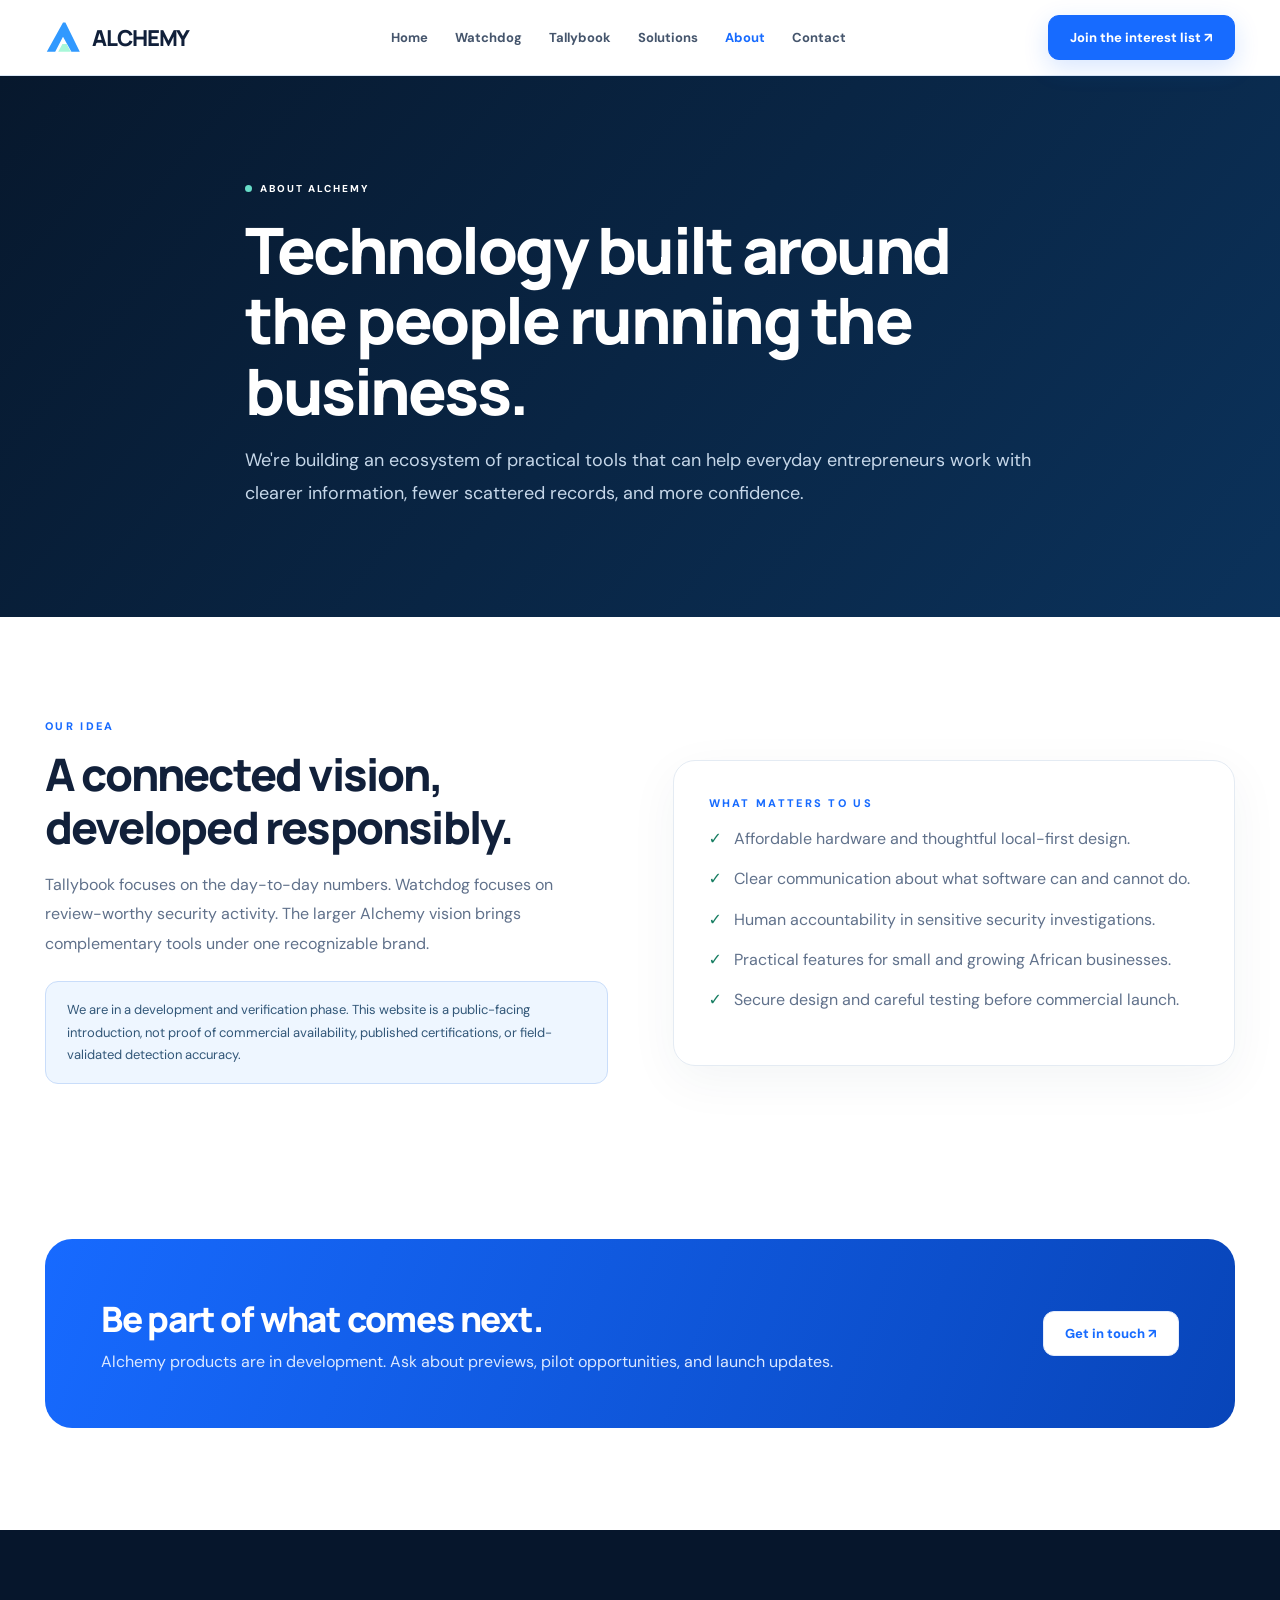
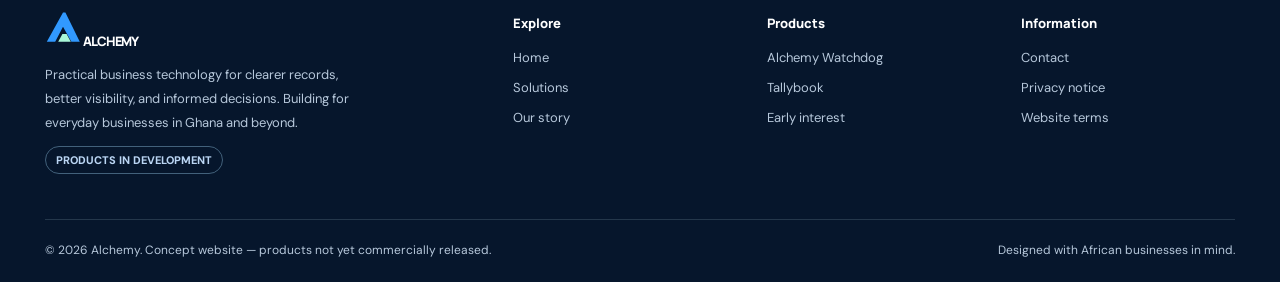
==== about.html @ 661603a3 "Alchemy Added" ====
<!doctype html><html lang="en"><head><meta charset="utf-8"><meta name="viewport" content="width=device-width,initial-scale=1"><meta name="theme-color" content="#07162b"><meta name="description" content="Learn about the Alchemy mission and its in-development Tallybook and Watchdog products."><title>About the Alchemy Ecosystem | Alchemy</title><link rel="icon" type="image/svg+xml" href="assets/favicon.svg"><link rel="stylesheet" href="assets/style.css"></head><body><a class="skip" href="#content">Skip to content</a><header class="header"><nav class="container nav" aria-label="Main navigation"><a href="index.html" class="brand"><img src="assets/logo.svg" alt=""/> ALCHEMY</a><div class="navlinks" id="navlinks"><a class="" href="index.html" >Home</a><a class="" href="watchdog.html" >Watchdog</a><a class="" href="tallybook.html" >Tallybook</a><a class="" href="solutions.html" >Solutions</a><a class="active" href="about.html" aria-current="page">About</a><a class="" href="contact.html" >Contact</a></div><div class="navcta"><a class="btn" href="contact.html">Join the interest list ↗</a><button class="menu-toggle" aria-label="Toggle navigation" aria-controls="navlinks" aria-expanded="false">☰</button></div></nav></header><main id="content"><section class="subhero"><div class="container inner"><span class="pill"><i></i> About Alchemy</span><h1>Technology built around the people running the business.</h1><p>We're building an ecosystem of practical tools that can help everyday entrepreneurs work with clearer information, fewer scattered records, and more confidence.</p></div></section><section class="section"><div class="container split"><div><p class="eyebrow">Our idea</p><h2 class="h2">A connected vision, developed responsibly.</h2><p class="lead">Tallybook focuses on the day-to-day numbers. Watchdog focuses on review-worthy security activity. The larger Alchemy vision brings complementary tools under one recognizable brand.</p><div class="note">We are in a development and verification phase. This website is a public-facing introduction, not proof of commercial availability, published certifications, or field-validated detection accuracy.</div></div><div class="form-card"><p class="eyebrow">What matters to us</p><ul class="bullet"><li>Affordable hardware and thoughtful local-first design.</li><li>Clear communication about what software can and cannot do.</li><li>Human accountability in sensitive security investigations.</li><li>Practical features for small and growing African businesses.</li><li>Secure design and careful testing before commercial launch.</li></ul></div></div></section><section class="section" style="padding-top:30px"><div class="container"><div class="cta-band"><div><h2>Be part of what comes next.</h2><p>Alchemy products are in development. Ask about previews, pilot opportunities, and launch updates.</p></div><a class="btn light" href="contact.html">Get in touch ↗</a></div></div></section></main><footer class="footer"><div class="container"><div class="footer-grid"><div><a href="index.html" class="brand"><img src="assets/logo.svg" alt=""/> ALCHEMY</a><p>Practical business technology for clearer records, better visibility, and informed decisions. Building for everyday businesses in Ghana and beyond.</p><span class="tag">PRODUCTS IN DEVELOPMENT</span></div><div><h4>Explore</h4><a href="index.html">Home</a><a href="solutions.html">Solutions</a><a href="about.html">Our story</a></div><div><h4>Products</h4><a href="watchdog.html">Alchemy Watchdog</a><a href="tallybook.html">Tallybook</a><a href="contact.html">Early interest</a></div><div><h4>Information</h4><a href="contact.html">Contact</a><a href="privacy.html">Privacy notice</a><a href="terms.html">Website terms</a></div></div><div class="footer-bottom"><span>© <span id="yr"></span> Alchemy. Concept website — products not yet commercially released.</span><span>Designed with African businesses in mind.</span></div></div></footer><script src="assets/app.js" defer></script><script>document.getElementById('yr').textContent=new Date().getFullYear()</script></body></html>
---- assets/style.css ----
@import url('https://fonts.googleapis.com/css2?family=DM+Sans:wght@400;500;600;700;800&family=Manrope:wght@400;500;600;700;800&display=swap');
:root{--ink:#11203a;--muted:#60718b;--blue:#176bff;--navy:#07162b;--green:#167d61;--border:#e4ebf3;--light:#f5f8fc;--radius:24px}*{box-sizing:border-box}html{scroll-behavior:smooth}body{margin:0;font-family:'DM Sans',system-ui,sans-serif;color:var(--ink);background:#fff}a{text-decoration:none;color:inherit}button,input,textarea,select{font:inherit}button{cursor:pointer}.container{width:min(1190px,calc(100% - 44px));margin:auto}.skip{position:absolute;transform:translateY(-150%);background:#fff;color:#000;z-index:40;padding:12px}.skip:focus{transform:none}.header{height:76px;position:sticky;top:0;z-index:30;background:rgba(255,255,255,.94);backdrop-filter:blur(18px);border-bottom:1px solid rgba(210,225,243,.8)}.nav{display:flex;align-items:center;justify-content:space-between;height:100%;gap:24px}.brand{display:flex;align-items:center;gap:11px;font:800 22px Manrope,sans-serif;letter-spacing:-1.1px}.brand img{width:36px;height:36px}.navlinks{display:flex;align-items:center;gap:27px;font-size:13px;font-weight:700;color:#45556c}.navlinks a:hover,.navlinks .active{color:var(--blue)}.navcta{display:flex;align-items:center;gap:12px}.btn{display:inline-flex;align-items:center;justify-content:center;gap:10px;border-radius:11px;padding:13px 21px;background:var(--blue);color:#fff;border:1px solid var(--blue);font-size:13px;font-weight:800;box-shadow:0 8px 24px rgba(23,107,255,.17);transition:transform .2s,box-shadow .2s}.btn:hover{transform:translateY(-2px);box-shadow:0 12px 26px rgba(23,107,255,.26)}.btn.secondary{background:transparent;color:inherit;border-color:rgba(255,255,255,.38);box-shadow:none}.btn.light{background:white;color:var(--blue);border-color:#e4ecfb;box-shadow:none}.btn.green{background:var(--green);border-color:var(--green)}.menu-toggle{display:none;background:transparent;border:none;font-size:25px;color:var(--ink)}.pill{display:inline-flex;gap:8px;align-items:center;font-weight:800;letter-spacing:2px;text-transform:uppercase;font-size:10px}.pill i{height:7px;width:7px;background:#67dcc7;border-radius:100%}.hero{background:radial-gradient(ellipse at 75% 36%,#143e69 0%,transparent 46%),linear-gradient(112deg,#061323,#081d39 65%,#092944);color:#fff;overflow:hidden}.hero>.container{min-height:610px;display:grid;grid-template-columns:1.02fr .98fr;align-items:center;gap:45px;padding-top:58px;padding-bottom:65px}.hero h1{font-family:Manrope,sans-serif;font-size:clamp(43px,5.2vw,70px);line-height:1.08;letter-spacing:-3.4px;margin:22px 0}.hero h1 em{font-style:normal;color:#57c5ff}.hero p{font-size:17px;color:#bdd1e8;line-height:1.85;max-width:590px}.hero-actions{display:flex;flex-wrap:wrap;gap:12px;margin:28px 0 31px}.hero-foot{display:flex;gap:24px;flex-wrap:wrap;color:#d6e5f2;font-size:12px;font-weight:700}.hero-foot span{display:inline-flex;gap:8px;align-items:center}.check{color:#78e2c6}.hero-visual{position:relative;padding:30px 6px}.monitor{border-radius:18px;background:#0d1b2e;box-shadow:0 45px 70px rgba(0,0,0,.36);border:1px solid #3d5c7c;padding:12px;transform:rotate(-1deg)}.monitor-head{display:flex;justify-content:space-between;align-items:center;color:#bbcedd;font-size:11px;padding:8px 12px 15px}.dots{display:flex;gap:5px}.dots i{height:6px;width:6px;border-radius:50%;background:#52738c}.feed-grid{display:grid;grid-template-columns:1fr 1fr;gap:8px}.feed{height:155px;border-radius:10px;position:relative;overflow:hidden;background:linear-gradient(155deg,rgba(6,21,33,.05),rgba(6,21,33,.32)),repeating-linear-gradient(90deg,#81938c 0 10px,#a3aca0 10px 14px,#344e55 14px 17px,#1d3d46 17px 20px);}.feed:nth-child(2){background:linear-gradient(145deg,#1d3c5e,#58737e 55%,#233347)}.feed:nth-child(3){background:linear-gradient(155deg,#294d57,#72918a 50%,#263d46)}.feed:nth-child(4){background:linear-gradient(140deg,#344c65,#7b8b8d 45%,#182a3e)}.feed:before{content:'';position:absolute;left:39%;top:19%;height:70%;width:23%;border:2px solid rgba(106,236,197,.95);border-radius:8px}.feed:after{content:'CAM 0' attr(data-num) '  •  LIVE';position:absolute;top:10px;left:10px;color:white;background:rgba(6,15,29,.6);padding:6px 9px;border-radius:6px;font-size:9px;font-weight:800;letter-spacing:1px}.feed .person{position:absolute;bottom:-4px;left:43%;width:16%;height:50%;border-radius:25px 25px 4px 4px;background:#172836;box-shadow:0 -42px 0 -12px #9c806d}.float-alert{position:absolute;right:-12px;top:-2px;background:#fff;border-radius:15px;padding:16px 18px;width:226px;box-shadow:0 22px 55px #0005;color:var(--ink);transform:rotate(3deg)}.float-alert b{display:block;font-size:12px;margin:0 0 5px}.float-alert small{font-size:11px;color:#748299}.alert-top{color:#d87b21;font-weight:800;font-size:9px;letter-spacing:1px}.mini-phone{position:absolute;bottom:5px;left:-23px;background:#f9fcff;color:var(--ink);width:165px;border:7px solid #142e46;border-radius:24px;box-shadow:0 30px 40px #0005;padding:14px;transform:rotate(6deg)}.mini-phone b{font-size:12px}.mini-phone p{color:#55718e;font-size:10px;line-height:1.5;margin:8px 0}.mini-phone .progress{background:#e8f2fe;height:7px;border-radius:10px;overflow:hidden}.mini-phone .progress:after{content:'';display:block;width:70%;height:100%;background:#318ff5}.section{padding:102px 0}.section.gray{background:#f5f8fc}.section.dark{background:#071b33;color:white}.eyebrow{font-size:11px;letter-spacing:2.3px;text-transform:uppercase;font-weight:800;color:var(--blue);margin:0 0 15px}.section.dark .eyebrow{color:#72c5ff}.h2{font:800 clamp(30px,3.5vw,47px)/1.18 Manrope,sans-serif;letter-spacing:-1.8px;margin:0 0 16px}.lead{font-size:16px;line-height:1.85;color:var(--muted);max-width:660px;margin:0}.section.dark .lead{color:#a7c1de}.sect-top{display:flex;align-items:end;justify-content:space-between;gap:25px;margin-bottom:40px}.product-grid{display:grid;grid-template-columns:1fr 1fr;gap:24px}.product{border:1px solid var(--border);border-radius:25px;overflow:hidden;background:white;box-shadow:0 10px 32px #1433600b;transition:transform .2s}.product:hover{transform:translateY(-4px)}.product .visual{height:280px;overflow:hidden;position:relative;padding:25px}.visual.watch{background:radial-gradient(circle at 75% 50%,#2368a5,#082542 67%)}.visual.tally{background:radial-gradient(circle at 84% 48%,#afe8db,#e8fbf7 54%,#f5fffd)}.visual .v-label{color:#bbdffe;font-size:11px;letter-spacing:2px;font-weight:800}.product .copy{padding:31px}.product .copy h3{font:800 29px Manrope;letter-spacing:-1.3px;margin:10px 0}.product .copy p{color:var(--muted);line-height:1.75;font-size:14px;min-height:72px}.product .copy a{color:var(--blue);font-weight:800;font-size:13px}.ui-window{position:absolute;top:51px;right:-25px;width:82%;height:215px;background:#102e50;border:7px solid #132f4a;border-radius:15px;box-shadow:0 20px 35px #0004;transform:rotate(-6deg);display:grid;grid-template-columns:1fr 1fr;gap:6px;padding:7px}.ui-window .tile{background:linear-gradient(155deg,#49687a,#182e46);border-radius:7px;position:relative}.ui-window .tile:after{content:'● LIVE';color:#bdebdc;font-size:8px;position:absolute;top:9px;left:9px}.ui-window .tile:nth-child(2){background:linear-gradient(155deg,#788e8b,#28445b)}.ui-window .tile:nth-child(3){background:linear-gradient(155deg,#2a4e59,#9bb6b1)}.ui-window .tile:nth-child(4){background:linear-gradient(155deg,#5b7291,#132f43)}.pos-window{position:absolute;top:35px;right:-33px;width:85%;height:245px;box-shadow:0 20px 45px #0b55412d;background:white;border:9px solid #13314a;border-radius:16px;transform:rotate(-5deg);padding:13px}.pos-head{font-size:12px;font-weight:800;color:#146952;display:flex;justify-content:space-between}.pos-row{display:grid;grid-template-columns:repeat(3,1fr);gap:9px;margin:18px 0}.pos-row div{background:#f2f7fb;padding:13px 9px;border-radius:9px;font-size:9px;color:#61738c}.pos-row strong{display:block;color:#142d43;font-size:17px;margin-top:5px}.bars{height:88px;display:flex;align-items:end;gap:8px;border-bottom:1px solid #dfe8ed}.bars i{flex:1;background:#4ea7fd;border-radius:4px 4px 0 0}.bars i:nth-child(even){background:#8adcc1}.status-chip{display:inline-flex;border-radius:50px;background:#e7f7f1;color:#138166;padding:7px 11px;font-size:10px;font-weight:800}.feature-grid{display:grid;grid-template-columns:repeat(3,1fr);gap:19px}.feature{border:1px solid var(--border);border-radius:20px;padding:28px;background:white;min-height:215px}.iconbox{height:48px;width:48px;display:grid;place-items:center;border-radius:13px;background:#eaf2ff;color:#196ff1;font-size:23px;margin-bottom:21px}.feature h3{font:800 17px Manrope;margin:0 0 11px}.feature p{font-size:13px;color:var(--muted);line-height:1.75;margin:0}.feature small{display:inline-block;margin-top:16px;font-size:10px;font-weight:800;color:#9b6e37;background:#fff4e5;padding:6px 9px;border-radius:50px}.steps{display:grid;grid-template-columns:repeat(3,1fr);gap:20px}.step{padding:26px;border:1px solid #23415e;border-radius:20px;background:#0c2542}.step>span{font:800 32px Manrope;color:#5aaafb}.step h3{font:800 19px Manrope;margin:16px 0 8px}.step p{color:#b2c6db;line-height:1.75;font-size:13px}.industry{display:flex;gap:10px;flex-wrap:wrap;margin-top:32px}.industry span{padding:12px 18px;border-radius:50px;border:1px solid var(--border);background:white;font-size:13px;font-weight:800}.concept-image{width:100%;border-radius:20px;border:1px solid #dce5ef;box-shadow:0 30px 60px #122b4619;display:block}.concept-caption{font-size:12px;color:var(--muted);margin-top:14px}.cta-band{background:linear-gradient(110deg,#176aff,#0845b9);padding:56px;border-radius:27px;color:white;display:flex;align-items:center;justify-content:space-between;gap:30px}.cta-band h2{font:800 35px Manrope;letter-spacing:-1.2px;margin:0 0 8px}.cta-band p{color:#dbe8ff;margin:0}.footer{background:#06162c;color:#b7c8db;padding:67px 0 24px}.footer-grid{display:grid;grid-template-columns:2fr repeat(3,1fr);gap:40px}.footer h4{color:white;font:800 13px Manrope}.footer p{line-height:1.85;font-size:13px;max-width:310px}.footer a{display:block;margin:13px 0;font-size:13px}.footer a:hover{color:#fff}.footer .brand{color:white}.footer-bottom{border-top:1px solid #24374b;margin-top:50px;padding-top:22px;font-size:12px;display:flex;justify-content:space-between;gap:15px}.subhero{background:linear-gradient(130deg,#07182d,#0b325b);color:white;padding:100px 0 90px}.subhero.greenish{background:linear-gradient(130deg,#092c2e,#0e695b)}.subhero .inner{max-width:790px}.subhero h1{font:800 clamp(40px,5vw,65px)/1.1 Manrope;letter-spacing:-2.5px;margin:18px 0}.subhero p{font-size:18px;color:#c6d7e9;line-height:1.8}.note{padding:17px 21px;border-radius:13px;background:#eef6ff;border:1px solid #c9ddfa;color:#325778;font-size:13px;line-height:1.7;margin:23px 0}.note.warn{background:#fff7e9;border-color:#f3e0bf;color:#7b5b2b}.split{display:grid;grid-template-columns:1fr 1fr;gap:65px;align-items:center}.bullet{padding-left:0;list-style:none}.bullet li{margin:14px 0;display:flex;gap:12px;line-height:1.65;color:var(--muted)}.bullet li:before{content:'✓';color:var(--green);font-weight:800}.faq{max-width:860px;margin:auto}.faq details{border-bottom:1px solid var(--border);padding:23px 0}.faq summary{cursor:pointer;font:800 16px Manrope;list-style:none;display:flex;justify-content:space-between;gap:20px}.faq summary:after{content:'+';color:var(--blue);font-size:24px}.faq details[open] summary:after{content:'−'}.faq p{color:var(--muted);line-height:1.8;margin-bottom:2px}.form-card{padding:35px;border:1px solid var(--border);border-radius:22px;box-shadow:0 14px 50px #0c34500d}.field{margin-bottom:18px}.field label{display:block;font-size:12px;font-weight:800;margin-bottom:8px}.field input,.field select,.field textarea{display:block;width:100%;padding:14px;border-radius:10px;border:1px solid #d5e1ec;background:#fbfdff;color:var(--ink)}.field input:focus,.field textarea:focus,.field select:focus{outline:2px solid #75aeff}.checkbox{display:flex;align-items:start;gap:10px;font-size:12px;color:var(--muted);line-height:1.6}.checkbox input{margin-top:4px}.form-result{color:#256e58;font-size:13px;line-height:1.7;min-height:22px}.callout{background:#eaf5ff;padding:27px;border-radius:20px;margin-top:35px}.callout h3{margin-top:0}.legal{max-width:830px}.legal h2{margin-top:32px}.legal p,.legal li{line-height:1.9;color:var(--muted)}.tag{font-size:11px;font-weight:800;color:#bbd6f4;border:1px solid #42617b;border-radius:50px;padding:6px 10px}.reveal{opacity:0;transform:translateY(17px);transition:opacity .6s,transform .6s}.reveal.visible{opacity:1;transform:none}@media(max-width:980px){.navlinks{gap:13px}.navlinks a{font-size:12px}.hero>.container{gap:15px}.hero h1{font-size:54px}.footer-grid{grid-template-columns:1.4fr 1fr 1fr}}@media(max-width:760px){.header{height:68px}.menu-toggle{display:block}.navlinks{display:none;position:absolute;left:0;right:0;top:68px;background:#fff;padding:22px;border-bottom:1px solid var(--border);box-shadow:0 20px 30px #0c29471a;flex-direction:column;align-items:stretch;gap:20px}.navlinks.open{display:flex}.navcta .btn{display:none}.hero>.container{grid-template-columns:1fr;padding-top:67px;padding-bottom:70px}.hero h1{font-size:clamp(42px,11vw,65px)}.hero-visual{margin:0 8px 0 20px}.monitor .feed{height:110px}.float-alert{right:-8px}.mini-phone{left:-18px}.section{padding:67px 0}.product-grid,.feature-grid,.steps,.split{grid-template-columns:1fr}.sect-top{display:block}.sect-top .btn{margin-top:25px}.footer-grid{grid-template-columns:1fr 1fr;gap:25px}.footer-grid>:first-child{grid-column:1/-1}.cta-band{padding:35px;display:block}.cta-band .btn{margin-top:20px}.subhero{padding:72px 0}.subhero h1{font-size:45px}.concept-image{margin-top:25px}}@media(max-width:440px){.container{width:min(100% - 30px,1190px)}.hero-visual{transform:scale(.9);transform-origin:top center;margin-bottom:-25px}.float-alert{width:188px}.hero-foot{gap:14px}.footer-grid{grid-template-columns:1fr 1fr}.product .visual{height:235px}.pos-window{width:95%}.cta-band h2{font-size:28px}}
@media(prefers-reduced-motion:reduce){html{scroll-behavior:auto}.reveal{opacity:1;transform:none;transition:none}.btn{transition:none}}
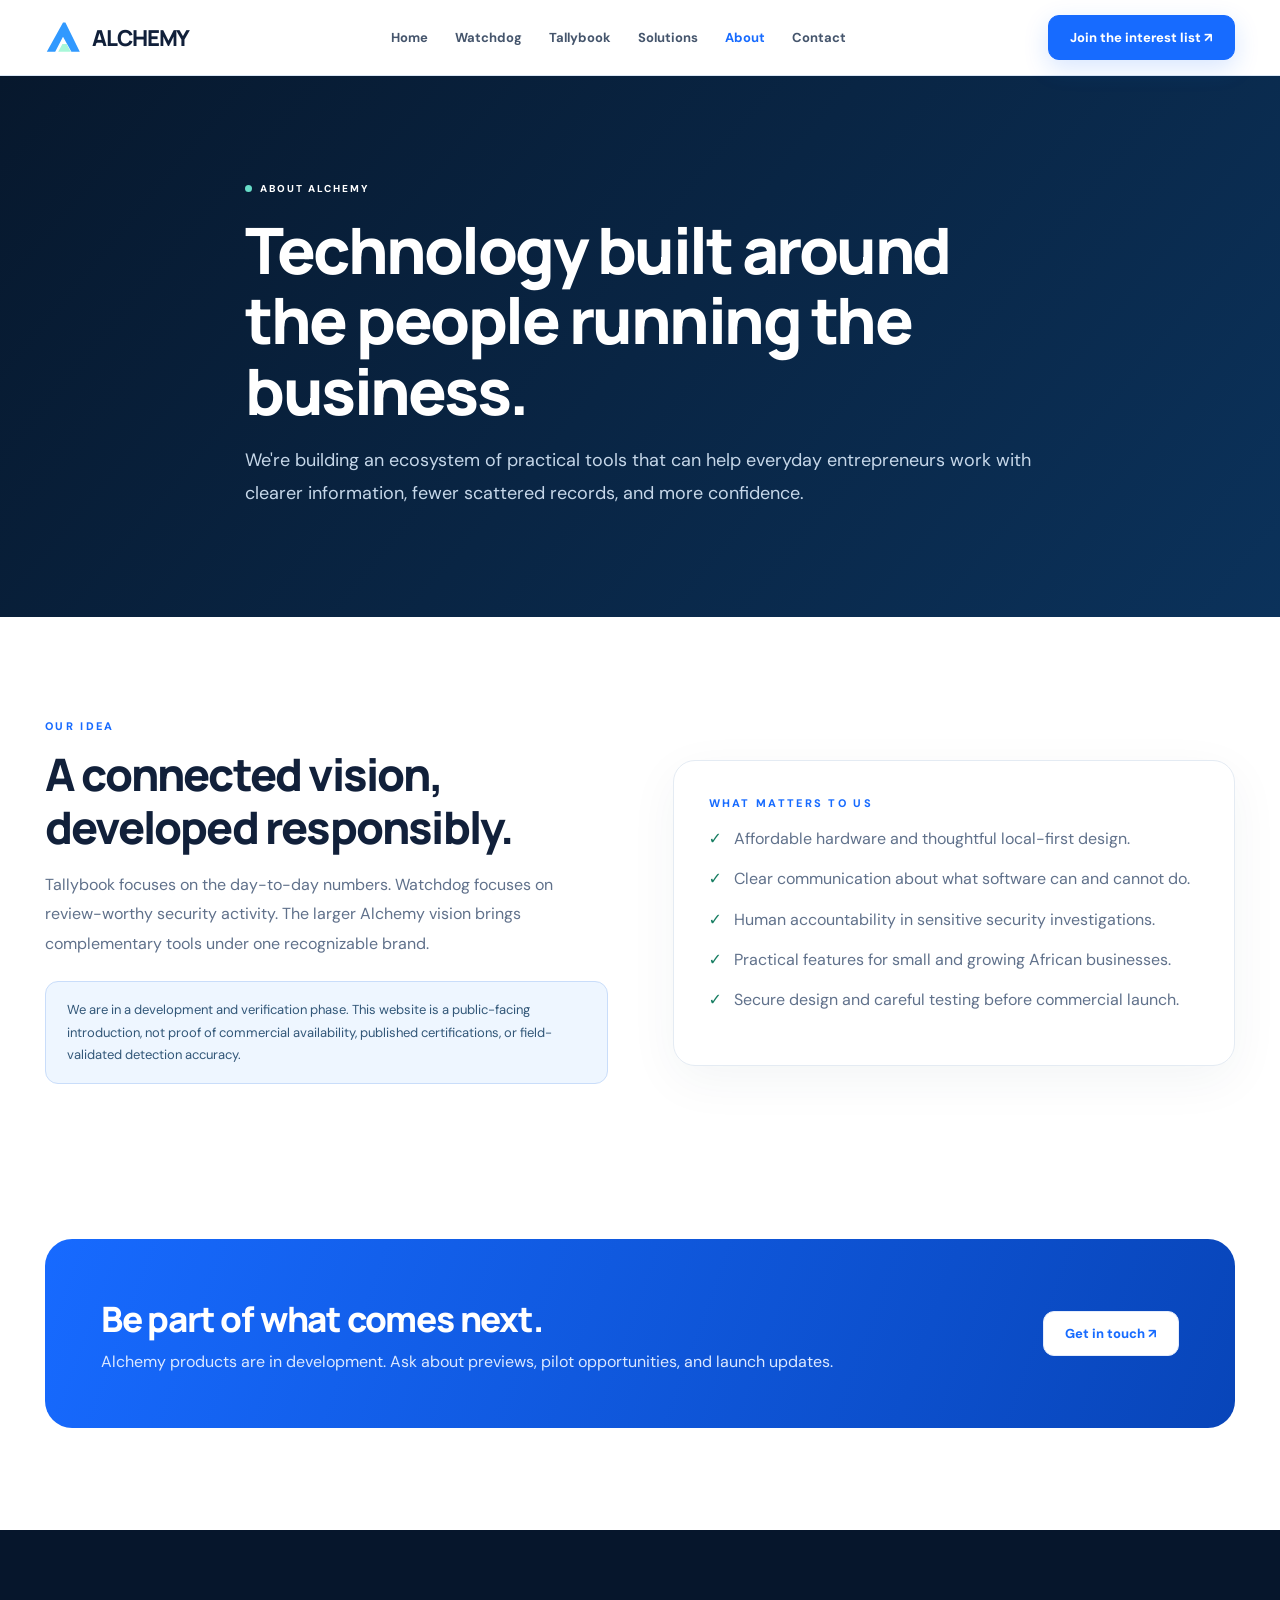
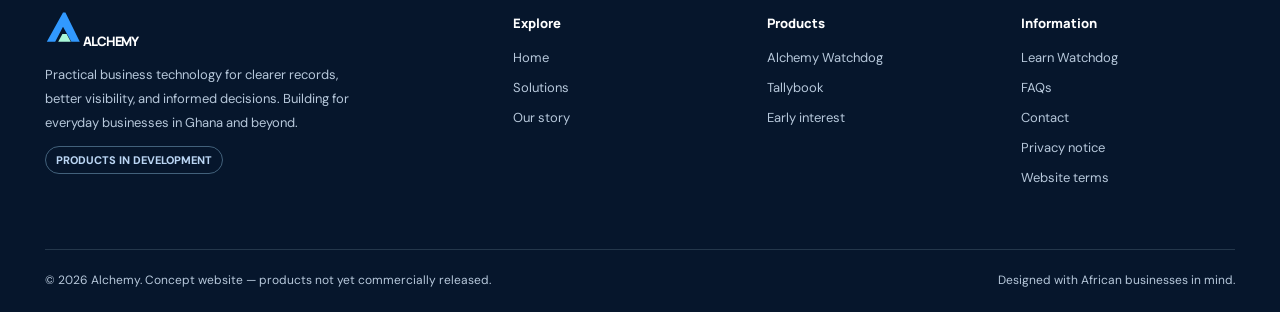
==== commit d426cd56: "Add Learn and FAQ to site navigation" ====
--- a/about.html
+++ b/about.html
@@ -1 +1 @@
-<!doctype html><html lang="en"><head><meta charset="utf-8"><meta name="viewport" content="width=device-width,initial-scale=1"><meta name="theme-color" content="#07162b"><meta name="description" content="Learn about the Alchemy mission and its in-development Tallybook and Watchdog products."><title>About the Alchemy Ecosystem | Alchemy</title><link rel="icon" type="image/svg+xml" href="assets/favicon.svg"><link rel="stylesheet" href="assets/style.css"></head><body><a class="skip" href="#content">Skip to content</a><header class="header"><nav class="container nav" aria-label="Main navigation"><a href="index.html" class="brand"><img src="assets/logo.svg" alt=""/> ALCHEMY</a><div class="navlinks" id="navlinks"><a class="" href="index.html" >Home</a><a class="" href="watchdog.html" >Watchdog</a><a class="" href="tallybook.html" >Tallybook</a><a class="" href="solutions.html" >Solutions</a><a class="active" href="about.html" aria-current="page">About</a><a class="" href="contact.html" >Contact</a></div><div class="navcta"><a class="btn" href="contact.html">Join the interest list ↗</a><button class="menu-toggle" aria-label="Toggle navigation" aria-controls="navlinks" aria-expanded="false">☰</button></div></nav></header><main id="content"><section class="subhero"><div class="container inner"><span class="pill"><i></i> About Alchemy</span><h1>Technology built around the people running the business.</h1><p>We're building an ecosystem of practical tools that can help everyday entrepreneurs work with clearer information, fewer scattered records, and more confidence.</p></div></section><section class="section"><div class="container split"><div><p class="eyebrow">Our idea</p><h2 class="h2">A connected vision, developed responsibly.</h2><p class="lead">Tallybook focuses on the day-to-day numbers. Watchdog focuses on review-worthy security activity. The larger Alchemy vision brings complementary tools under one recognizable brand.</p><div class="note">We are in a development and verification phase. This website is a public-facing introduction, not proof of commercial availability, published certifications, or field-validated detection accuracy.</div></div><div class="form-card"><p class="eyebrow">What matters to us</p><ul class="bullet"><li>Affordable hardware and thoughtful local-first design.</li><li>Clear communication about what software can and cannot do.</li><li>Human accountability in sensitive security investigations.</li><li>Practical features for small and growing African businesses.</li><li>Secure design and careful testing before commercial launch.</li></ul></div></div></section><section class="section" style="padding-top:30px"><div class="container"><div class="cta-band"><div><h2>Be part of what comes next.</h2><p>Alchemy products are in development. Ask about previews, pilot opportunities, and launch updates.</p></div><a class="btn light" href="contact.html">Get in touch ↗</a></div></div></section></main><footer class="footer"><div class="container"><div class="footer-grid"><div><a href="index.html" class="brand"><img src="assets/logo.svg" alt=""/> ALCHEMY</a><p>Practical business technology for clearer records, better visibility, and informed decisions. Building for everyday businesses in Ghana and beyond.</p><span class="tag">PRODUCTS IN DEVELOPMENT</span></div><div><h4>Explore</h4><a href="index.html">Home</a><a href="solutions.html">Solutions</a><a href="about.html">Our story</a></div><div><h4>Products</h4><a href="watchdog.html">Alchemy Watchdog</a><a href="tallybook.html">Tallybook</a><a href="contact.html">Early interest</a></div><div><h4>Information</h4><a href="contact.html">Contact</a><a href="privacy.html">Privacy notice</a><a href="terms.html">Website terms</a></div></div><div class="footer-bottom"><span>© <span id="yr"></span> Alchemy. Concept website — products not yet commercially released.</span><span>Designed with African businesses in mind.</span></div></div></footer><script src="assets/app.js" defer></script><script>document.getElementById('yr').textContent=new Date().getFullYear()</script></body></html>+<!doctype html><html lang="en"><head><meta charset="utf-8"><meta name="viewport" content="width=device-width,initial-scale=1"><meta name="theme-color" content="#07162b"><meta name="description" content="Learn about the Alchemy mission and its in-development Tallybook and Watchdog products."><title>About the Alchemy Ecosystem | Alchemy</title><link rel="icon" type="image/svg+xml" href="assets/favicon.svg"><link rel="stylesheet" href="assets/style.css"></head><body><a class="skip" href="#content">Skip to content</a><header class="header"><nav class="container nav" aria-label="Main navigation"><a href="index.html" class="brand"><img src="assets/logo.svg" alt=""/> ALCHEMY</a><div class="navlinks" id="navlinks"><a class="" href="index.html" >Home</a><a class="" href="watchdog.html" >Watchdog</a><a class="" href="tallybook.html" >Tallybook</a><a class="" href="solutions.html" >Solutions</a><a class="active" href="about.html" aria-current="page">About</a><a class="" href="contact.html" >Contact</a></div><div class="navcta"><a class="btn" href="contact.html">Join the interest list ↗</a><button class="menu-toggle" aria-label="Toggle navigation" aria-controls="navlinks" aria-expanded="false">☰</button></div></nav></header><main id="content"><section class="subhero"><div class="container inner"><span class="pill"><i></i> About Alchemy</span><h1>Technology built around the people running the business.</h1><p>We're building an ecosystem of practical tools that can help everyday entrepreneurs work with clearer information, fewer scattered records, and more confidence.</p></div></section><section class="section"><div class="container split"><div><p class="eyebrow">Our idea</p><h2 class="h2">A connected vision, developed responsibly.</h2><p class="lead">Tallybook focuses on the day-to-day numbers. Watchdog focuses on review-worthy security activity. The larger Alchemy vision brings complementary tools under one recognizable brand.</p><div class="note">We are in a development and verification phase. This website is a public-facing introduction, not proof of commercial availability, published certifications, or field-validated detection accuracy.</div></div><div class="form-card"><p class="eyebrow">What matters to us</p><ul class="bullet"><li>Affordable hardware and thoughtful local-first design.</li><li>Clear communication about what software can and cannot do.</li><li>Human accountability in sensitive security investigations.</li><li>Practical features for small and growing African businesses.</li><li>Secure design and careful testing before commercial launch.</li></ul></div></div></section><section class="section" style="padding-top:30px"><div class="container"><div class="cta-band"><div><h2>Be part of what comes next.</h2><p>Alchemy products are in development. Ask about previews, pilot opportunities, and launch updates.</p></div><a class="btn light" href="contact.html">Get in touch ↗</a></div></div></section></main><footer class="footer"><div class="container"><div class="footer-grid"><div><a href="index.html" class="brand"><img src="assets/logo.svg" alt=""/> ALCHEMY</a><p>Practical business technology for clearer records, better visibility, and informed decisions. Building for everyday businesses in Ghana and beyond.</p><span class="tag">PRODUCTS IN DEVELOPMENT</span></div><div><h4>Explore</h4><a href="index.html">Home</a><a href="solutions.html">Solutions</a><a href="about.html">Our story</a></div><div><h4>Products</h4><a href="watchdog.html">Alchemy Watchdog</a><a href="tallybook.html">Tallybook</a><a href="contact.html">Early interest</a></div><div><h4>Information</h4><a href="learn.html">Learn Watchdog</a><a href="faq.html">FAQs</a><a href="contact.html">Contact</a><a href="privacy.html">Privacy notice</a><a href="terms.html">Website terms</a></div></div><div class="footer-bottom"><span>© <span id="yr"></span> Alchemy. Concept website — products not yet commercially released.</span><span>Designed with African businesses in mind.</span></div></div></footer><script src="assets/app.js" defer></script><script>document.getElementById('yr').textContent=new Date().getFullYear()</script></body></html>
--- a/assets/style.css
+++ b/assets/style.css
@@ -1,3 +1,11 @@
 @import url('https://fonts.googleapis.com/css2?family=DM+Sans:wght@400;500;600;700;800&family=Manrope:wght@400;500;600;700;800&display=swap');
 :root{--ink:#11203a;--muted:#60718b;--blue:#176bff;--navy:#07162b;--green:#167d61;--border:#e4ebf3;--light:#f5f8fc;--radius:24px}*{box-sizing:border-box}html{scroll-behavior:smooth}body{margin:0;font-family:'DM Sans',system-ui,sans-serif;color:var(--ink);background:#fff}a{text-decoration:none;color:inherit}button,input,textarea,select{font:inherit}button{cursor:pointer}.container{width:min(1190px,calc(100% - 44px));margin:auto}.skip{position:absolute;transform:translateY(-150%);background:#fff;color:#000;z-index:40;padding:12px}.skip:focus{transform:none}.header{height:76px;position:sticky;top:0;z-index:30;background:rgba(255,255,255,.94);backdrop-filter:blur(18px);border-bottom:1px solid rgba(210,225,243,.8)}.nav{display:flex;align-items:center;justify-content:space-between;height:100%;gap:24px}.brand{display:flex;align-items:center;gap:11px;font:800 22px Manrope,sans-serif;letter-spacing:-1.1px}.brand img{width:36px;height:36px}.navlinks{display:flex;align-items:center;gap:27px;font-size:13px;font-weight:700;color:#45556c}.navlinks a:hover,.navlinks .active{color:var(--blue)}.navcta{display:flex;align-items:center;gap:12px}.btn{display:inline-flex;align-items:center;justify-content:center;gap:10px;border-radius:11px;padding:13px 21px;background:var(--blue);color:#fff;border:1px solid var(--blue);font-size:13px;font-weight:800;box-shadow:0 8px 24px rgba(23,107,255,.17);transition:transform .2s,box-shadow .2s}.btn:hover{transform:translateY(-2px);box-shadow:0 12px 26px rgba(23,107,255,.26)}.btn.secondary{background:transparent;color:inherit;border-color:rgba(255,255,255,.38);box-shadow:none}.btn.light{background:white;color:var(--blue);border-color:#e4ecfb;box-shadow:none}.btn.green{background:var(--green);border-color:var(--green)}.menu-toggle{display:none;background:transparent;border:none;font-size:25px;color:var(--ink)}.pill{display:inline-flex;gap:8px;align-items:center;font-weight:800;letter-spacing:2px;text-transform:uppercase;font-size:10px}.pill i{height:7px;width:7px;background:#67dcc7;border-radius:100%}.hero{background:radial-gradient(ellipse at 75% 36%,#143e69 0%,transparent 46%),linear-gradient(112deg,#061323,#081d39 65%,#092944);color:#fff;overflow:hidden}.hero>.container{min-height:610px;display:grid;grid-template-columns:1.02fr .98fr;align-items:center;gap:45px;padding-top:58px;padding-bottom:65px}.hero h1{font-family:Manrope,sans-serif;font-size:clamp(43px,5.2vw,70px);line-height:1.08;letter-spacing:-3.4px;margin:22px 0}.hero h1 em{font-style:normal;color:#57c5ff}.hero p{font-size:17px;color:#bdd1e8;line-height:1.85;max-width:590px}.hero-actions{display:flex;flex-wrap:wrap;gap:12px;margin:28px 0 31px}.hero-foot{display:flex;gap:24px;flex-wrap:wrap;color:#d6e5f2;font-size:12px;font-weight:700}.hero-foot span{display:inline-flex;gap:8px;align-items:center}.check{color:#78e2c6}.hero-visual{position:relative;padding:30px 6px}.monitor{border-radius:18px;background:#0d1b2e;box-shadow:0 45px 70px rgba(0,0,0,.36);border:1px solid #3d5c7c;padding:12px;transform:rotate(-1deg)}.monitor-head{display:flex;justify-content:space-between;align-items:center;color:#bbcedd;font-size:11px;padding:8px 12px 15px}.dots{display:flex;gap:5px}.dots i{height:6px;width:6px;border-radius:50%;background:#52738c}.feed-grid{display:grid;grid-template-columns:1fr 1fr;gap:8px}.feed{height:155px;border-radius:10px;position:relative;overflow:hidden;background:linear-gradient(155deg,rgba(6,21,33,.05),rgba(6,21,33,.32)),repeating-linear-gradient(90deg,#81938c 0 10px,#a3aca0 10px 14px,#344e55 14px 17px,#1d3d46 17px 20px);}.feed:nth-child(2){background:linear-gradient(145deg,#1d3c5e,#58737e 55%,#233347)}.feed:nth-child(3){background:linear-gradient(155deg,#294d57,#72918a 50%,#263d46)}.feed:nth-child(4){background:linear-gradient(140deg,#344c65,#7b8b8d 45%,#182a3e)}.feed:before{content:'';position:absolute;left:39%;top:19%;height:70%;width:23%;border:2px solid rgba(106,236,197,.95);border-radius:8px}.feed:after{content:'CAM 0' attr(data-num) '  •  LIVE';position:absolute;top:10px;left:10px;color:white;background:rgba(6,15,29,.6);padding:6px 9px;border-radius:6px;font-size:9px;font-weight:800;letter-spacing:1px}.feed .person{position:absolute;bottom:-4px;left:43%;width:16%;height:50%;border-radius:25px 25px 4px 4px;background:#172836;box-shadow:0 -42px 0 -12px #9c806d}.float-alert{position:absolute;right:-12px;top:-2px;background:#fff;border-radius:15px;padding:16px 18px;width:226px;box-shadow:0 22px 55px #0005;color:var(--ink);transform:rotate(3deg)}.float-alert b{display:block;font-size:12px;margin:0 0 5px}.float-alert small{font-size:11px;color:#748299}.alert-top{color:#d87b21;font-weight:800;font-size:9px;letter-spacing:1px}.mini-phone{position:absolute;bottom:5px;left:-23px;background:#f9fcff;color:var(--ink);width:165px;border:7px solid #142e46;border-radius:24px;box-shadow:0 30px 40px #0005;padding:14px;transform:rotate(6deg)}.mini-phone b{font-size:12px}.mini-phone p{color:#55718e;font-size:10px;line-height:1.5;margin:8px 0}.mini-phone .progress{background:#e8f2fe;height:7px;border-radius:10px;overflow:hidden}.mini-phone .progress:after{content:'';display:block;width:70%;height:100%;background:#318ff5}.section{padding:102px 0}.section.gray{background:#f5f8fc}.section.dark{background:#071b33;color:white}.eyebrow{font-size:11px;letter-spacing:2.3px;text-transform:uppercase;font-weight:800;color:var(--blue);margin:0 0 15px}.section.dark .eyebrow{color:#72c5ff}.h2{font:800 clamp(30px,3.5vw,47px)/1.18 Manrope,sans-serif;letter-spacing:-1.8px;margin:0 0 16px}.lead{font-size:16px;line-height:1.85;color:var(--muted);max-width:660px;margin:0}.section.dark .lead{color:#a7c1de}.sect-top{display:flex;align-items:end;justify-content:space-between;gap:25px;margin-bottom:40px}.product-grid{display:grid;grid-template-columns:1fr 1fr;gap:24px}.product{border:1px solid var(--border);border-radius:25px;overflow:hidden;background:white;box-shadow:0 10px 32px #1433600b;transition:transform .2s}.product:hover{transform:translateY(-4px)}.product .visual{height:280px;overflow:hidden;position:relative;padding:25px}.visual.watch{background:radial-gradient(circle at 75% 50%,#2368a5,#082542 67%)}.visual.tally{background:radial-gradient(circle at 84% 48%,#afe8db,#e8fbf7 54%,#f5fffd)}.visual .v-label{color:#bbdffe;font-size:11px;letter-spacing:2px;font-weight:800}.product .copy{padding:31px}.product .copy h3{font:800 29px Manrope;letter-spacing:-1.3px;margin:10px 0}.product .copy p{color:var(--muted);line-height:1.75;font-size:14px;min-height:72px}.product .copy a{color:var(--blue);font-weight:800;font-size:13px}.ui-window{position:absolute;top:51px;right:-25px;width:82%;height:215px;background:#102e50;border:7px solid #132f4a;border-radius:15px;box-shadow:0 20px 35px #0004;transform:rotate(-6deg);display:grid;grid-template-columns:1fr 1fr;gap:6px;padding:7px}.ui-window .tile{background:linear-gradient(155deg,#49687a,#182e46);border-radius:7px;position:relative}.ui-window .tile:after{content:'● LIVE';color:#bdebdc;font-size:8px;position:absolute;top:9px;left:9px}.ui-window .tile:nth-child(2){background:linear-gradient(155deg,#788e8b,#28445b)}.ui-window .tile:nth-child(3){background:linear-gradient(155deg,#2a4e59,#9bb6b1)}.ui-window .tile:nth-child(4){background:linear-gradient(155deg,#5b7291,#132f43)}.pos-window{position:absolute;top:35px;right:-33px;width:85%;height:245px;box-shadow:0 20px 45px #0b55412d;background:white;border:9px solid #13314a;border-radius:16px;transform:rotate(-5deg);padding:13px}.pos-head{font-size:12px;font-weight:800;color:#146952;display:flex;justify-content:space-between}.pos-row{display:grid;grid-template-columns:repeat(3,1fr);gap:9px;margin:18px 0}.pos-row div{background:#f2f7fb;padding:13px 9px;border-radius:9px;font-size:9px;color:#61738c}.pos-row strong{display:block;color:#142d43;font-size:17px;margin-top:5px}.bars{height:88px;display:flex;align-items:end;gap:8px;border-bottom:1px solid #dfe8ed}.bars i{flex:1;background:#4ea7fd;border-radius:4px 4px 0 0}.bars i:nth-child(even){background:#8adcc1}.status-chip{display:inline-flex;border-radius:50px;background:#e7f7f1;color:#138166;padding:7px 11px;font-size:10px;font-weight:800}.feature-grid{display:grid;grid-template-columns:repeat(3,1fr);gap:19px}.feature{border:1px solid var(--border);border-radius:20px;padding:28px;background:white;min-height:215px}.iconbox{height:48px;width:48px;display:grid;place-items:center;border-radius:13px;background:#eaf2ff;color:#196ff1;font-size:23px;margin-bottom:21px}.feature h3{font:800 17px Manrope;margin:0 0 11px}.feature p{font-size:13px;color:var(--muted);line-height:1.75;margin:0}.feature small{display:inline-block;margin-top:16px;font-size:10px;font-weight:800;color:#9b6e37;background:#fff4e5;padding:6px 9px;border-radius:50px}.steps{display:grid;grid-template-columns:repeat(3,1fr);gap:20px}.step{padding:26px;border:1px solid #23415e;border-radius:20px;background:#0c2542}.step>span{font:800 32px Manrope;color:#5aaafb}.step h3{font:800 19px Manrope;margin:16px 0 8px}.step p{color:#b2c6db;line-height:1.75;font-size:13px}.industry{display:flex;gap:10px;flex-wrap:wrap;margin-top:32px}.industry span{padding:12px 18px;border-radius:50px;border:1px solid var(--border);background:white;font-size:13px;font-weight:800}.concept-image{width:100%;border-radius:20px;border:1px solid #dce5ef;box-shadow:0 30px 60px #122b4619;display:block}.concept-caption{font-size:12px;color:var(--muted);margin-top:14px}.cta-band{background:linear-gradient(110deg,#176aff,#0845b9);padding:56px;border-radius:27px;color:white;display:flex;align-items:center;justify-content:space-between;gap:30px}.cta-band h2{font:800 35px Manrope;letter-spacing:-1.2px;margin:0 0 8px}.cta-band p{color:#dbe8ff;margin:0}.footer{background:#06162c;color:#b7c8db;padding:67px 0 24px}.footer-grid{display:grid;grid-template-columns:2fr repeat(3,1fr);gap:40px}.footer h4{color:white;font:800 13px Manrope}.footer p{line-height:1.85;font-size:13px;max-width:310px}.footer a{display:block;margin:13px 0;font-size:13px}.footer a:hover{color:#fff}.footer .brand{color:white}.footer-bottom{border-top:1px solid #24374b;margin-top:50px;padding-top:22px;font-size:12px;display:flex;justify-content:space-between;gap:15px}.subhero{background:linear-gradient(130deg,#07182d,#0b325b);color:white;padding:100px 0 90px}.subhero.greenish{background:linear-gradient(130deg,#092c2e,#0e695b)}.subhero .inner{max-width:790px}.subhero h1{font:800 clamp(40px,5vw,65px)/1.1 Manrope;letter-spacing:-2.5px;margin:18px 0}.subhero p{font-size:18px;color:#c6d7e9;line-height:1.8}.note{padding:17px 21px;border-radius:13px;background:#eef6ff;border:1px solid #c9ddfa;color:#325778;font-size:13px;line-height:1.7;margin:23px 0}.note.warn{background:#fff7e9;border-color:#f3e0bf;color:#7b5b2b}.split{display:grid;grid-template-columns:1fr 1fr;gap:65px;align-items:center}.bullet{padding-left:0;list-style:none}.bullet li{margin:14px 0;display:flex;gap:12px;line-height:1.65;color:var(--muted)}.bullet li:before{content:'✓';color:var(--green);font-weight:800}.faq{max-width:860px;margin:auto}.faq details{border-bottom:1px solid var(--border);padding:23px 0}.faq summary{cursor:pointer;font:800 16px Manrope;list-style:none;display:flex;justify-content:space-between;gap:20px}.faq summary:after{content:'+';color:var(--blue);font-size:24px}.faq details[open] summary:after{content:'−'}.faq p{color:var(--muted);line-height:1.8;margin-bottom:2px}.form-card{padding:35px;border:1px solid var(--border);border-radius:22px;box-shadow:0 14px 50px #0c34500d}.field{margin-bottom:18px}.field label{display:block;font-size:12px;font-weight:800;margin-bottom:8px}.field input,.field select,.field textarea{display:block;width:100%;padding:14px;border-radius:10px;border:1px solid #d5e1ec;background:#fbfdff;color:var(--ink)}.field input:focus,.field textarea:focus,.field select:focus{outline:2px solid #75aeff}.checkbox{display:flex;align-items:start;gap:10px;font-size:12px;color:var(--muted);line-height:1.6}.checkbox input{margin-top:4px}.form-result{color:#256e58;font-size:13px;line-height:1.7;min-height:22px}.callout{background:#eaf5ff;padding:27px;border-radius:20px;margin-top:35px}.callout h3{margin-top:0}.legal{max-width:830px}.legal h2{margin-top:32px}.legal p,.legal li{line-height:1.9;color:var(--muted)}.tag{font-size:11px;font-weight:800;color:#bbd6f4;border:1px solid #42617b;border-radius:50px;padding:6px 10px}.reveal{opacity:0;transform:translateY(17px);transition:opacity .6s,transform .6s}.reveal.visible{opacity:1;transform:none}@media(max-width:980px){.navlinks{gap:13px}.navlinks a{font-size:12px}.hero>.container{gap:15px}.hero h1{font-size:54px}.footer-grid{grid-template-columns:1.4fr 1fr 1fr}}@media(max-width:760px){.header{height:68px}.menu-toggle{display:block}.navlinks{display:none;position:absolute;left:0;right:0;top:68px;background:#fff;padding:22px;border-bottom:1px solid var(--border);box-shadow:0 20px 30px #0c29471a;flex-direction:column;align-items:stretch;gap:20px}.navlinks.open{display:flex}.navcta .btn{display:none}.hero>.container{grid-template-columns:1fr;padding-top:67px;padding-bottom:70px}.hero h1{font-size:clamp(42px,11vw,65px)}.hero-visual{margin:0 8px 0 20px}.monitor .feed{height:110px}.float-alert{right:-8px}.mini-phone{left:-18px}.section{padding:67px 0}.product-grid,.feature-grid,.steps,.split{grid-template-columns:1fr}.sect-top{display:block}.sect-top .btn{margin-top:25px}.footer-grid{grid-template-columns:1fr 1fr;gap:25px}.footer-grid>:first-child{grid-column:1/-1}.cta-band{padding:35px;display:block}.cta-band .btn{margin-top:20px}.subhero{padding:72px 0}.subhero h1{font-size:45px}.concept-image{margin-top:25px}}@media(max-width:440px){.container{width:min(100% - 30px,1190px)}.hero-visual{transform:scale(.9);transform-origin:top center;margin-bottom:-25px}.float-alert{width:188px}.hero-foot{gap:14px}.footer-grid{grid-template-columns:1fr 1fr}.product .visual{height:235px}.pos-window{width:95%}.cta-band h2{font-size:28px}}
 @media(prefers-reduced-motion:reduce){html{scroll-behavior:auto}.reveal{opacity:1;transform:none;transition:none}.btn{transition:none}}
+
+
+/* Watchdog user learning & FAQ */
+.learning-layout{display:grid;grid-template-columns:minmax(230px,290px) minmax(0,1fr);gap:38px;align-items:start}.learn-aside{position:sticky;top:100px;background:var(--light);border:1px solid var(--border);border-radius:18px;padding:24px}.learn-aside h2{font:800 19px Manrope}.learn-aside progress{width:100%;height:15px;accent-color:var(--green)}.learn-aside p,.learn-aside li{font-size:13px;line-height:1.7;color:var(--muted)}.learn-aside li{margin:10px 0}.learn-aside a:hover,.callout a{color:var(--blue);text-decoration:underline}.course-reset{font:800 12px 'DM Sans',sans-serif;color:#205eaf;border:1px solid #bbd5ee;background:#fff;border-radius:9px;padding:10px 14px}.lesson-card{border:1px solid var(--border);border-radius:21px;padding:32px;margin-bottom:27px;scroll-margin-top:97px}.lesson-card h2{font:800 clamp(22px,2.4vw,29px) Manrope}.lesson-card p{line-height:1.85;color:var(--muted)}.lesson-card fieldset{padding:20px;border:1px solid #cbdced;border-radius:15px;background:var(--light);margin:24px 0 16px}.lesson-card legend{font-weight:800;padding:0 5px}.quiz-choice{display:block;background:#fff;border:1px solid var(--border);border-radius:10px;padding:12px;margin:9px 0;cursor:pointer;font-size:14px;line-height:1.65}.quiz-choice input{margin-right:8px}.quiz-choice:focus-within{outline:2px solid #7cb2ff}.quiz-result{font-weight:800;font-size:13px;min-height:20px}.faq-page{max-width:940px}.faq-search-label{display:block;font-weight:800;margin-bottom:11px}.faq-search{width:100%;padding:17px;border:1px solid #c4d6eb;background:#fafdff;border-radius:12px}.faq-category{margin:46px 0}.faq-category h2{font:800 25px Manrope}.faq-category .faq{max-width:none}.faq-category details[hidden],.faq-category[hidden],#faq-empty[hidden]{display:none}.faq-category summary{line-height:1.6}.learning-promo{display:flex;align-items:center;justify-content:space-between;gap:26px;background:#fff;border-radius:22px;border:1px solid var(--border);padding:32px}.learning-promo .h2{font-size:clamp(28px,3vw,39px)}.learning-promo-actions{display:flex;gap:12px;flex-wrap:wrap;flex-shrink:0}.learning-promo-actions .btn.secondary{color:var(--blue);background:#fff;border-color:#cedbed}
+:where(.course-reset,.quiz-choice,.navlinks a,.faq summary):focus-visible{outline:3px solid #81b6ff;outline-offset:3px}
+@media(max-width:1060px){.menu-toggle{display:block}.navlinks{display:none;position:absolute;top:76px;left:0;right:0;background:#fff;padding:22px;border-bottom:1px solid var(--border);box-shadow:0 20px 30px #0c29471a;flex-direction:column;align-items:stretch;gap:20px}.navlinks.open{display:flex}.navcta .btn{display:none}}
+@media(max-width:850px){.learning-layout{grid-template-columns:1fr}.learn-aside{position:static}.learning-promo{display:block}.learning-promo-actions{margin-top:22px}}
+@media(max-width:760px){.navlinks{top:68px}.lesson-card{padding:24px}}
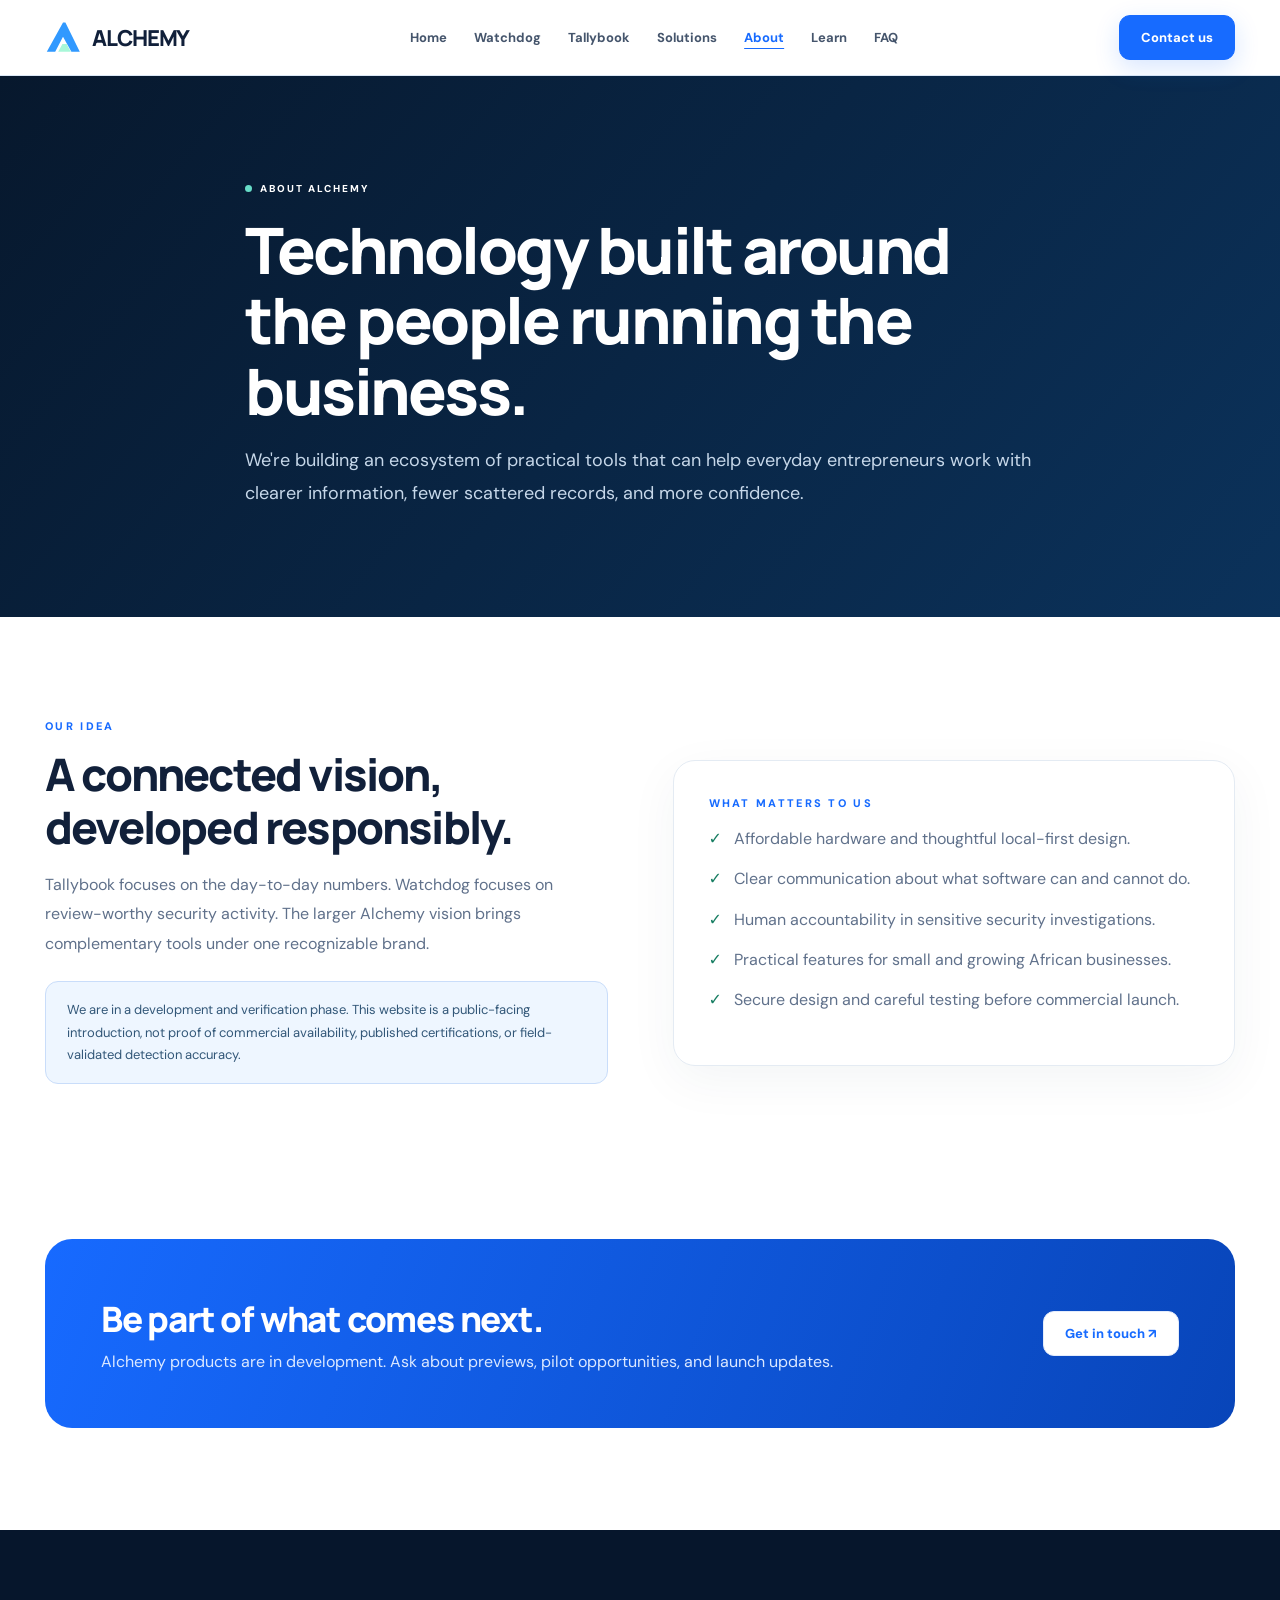
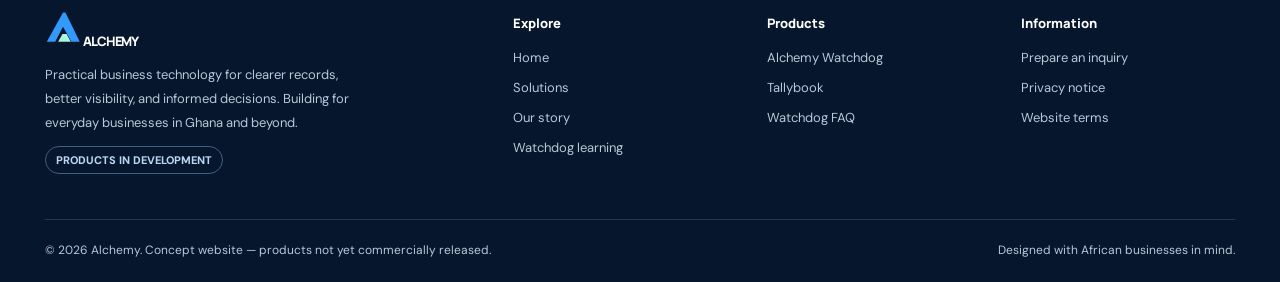
==== commit bffae1ca: "Harden Alchemy marketing site UX, truthful contact flow, accessibility and CI" ====
--- a/about.html
+++ b/about.html
@@ -1 +1 @@
-<!doctype html><html lang="en"><head><meta charset="utf-8"><meta name="viewport" content="width=device-width,initial-scale=1"><meta name="theme-color" content="#07162b"><meta name="description" content="Learn about the Alchemy mission and its in-development Tallybook and Watchdog products."><title>About the Alchemy Ecosystem | Alchemy</title><link rel="icon" type="image/svg+xml" href="assets/favicon.svg"><link rel="stylesheet" href="assets/style.css"></head><body><a class="skip" href="#content">Skip to content</a><header class="header"><nav class="container nav" aria-label="Main navigation"><a href="index.html" class="brand"><img src="assets/logo.svg" alt=""/> ALCHEMY</a><div class="navlinks" id="navlinks"><a class="" href="index.html" >Home</a><a class="" href="watchdog.html" >Watchdog</a><a class="" href="tallybook.html" >Tallybook</a><a class="" href="solutions.html" >Solutions</a><a class="active" href="about.html" aria-current="page">About</a><a class="" href="contact.html" >Contact</a></div><div class="navcta"><a class="btn" href="contact.html">Join the interest list ↗</a><button class="menu-toggle" aria-label="Toggle navigation" aria-controls="navlinks" aria-expanded="false">☰</button></div></nav></header><main id="content"><section class="subhero"><div class="container inner"><span class="pill"><i></i> About Alchemy</span><h1>Technology built around the people running the business.</h1><p>We're building an ecosystem of practical tools that can help everyday entrepreneurs work with clearer information, fewer scattered records, and more confidence.</p></div></section><section class="section"><div class="container split"><div><p class="eyebrow">Our idea</p><h2 class="h2">A connected vision, developed responsibly.</h2><p class="lead">Tallybook focuses on the day-to-day numbers. Watchdog focuses on review-worthy security activity. The larger Alchemy vision brings complementary tools under one recognizable brand.</p><div class="note">We are in a development and verification phase. This website is a public-facing introduction, not proof of commercial availability, published certifications, or field-validated detection accuracy.</div></div><div class="form-card"><p class="eyebrow">What matters to us</p><ul class="bullet"><li>Affordable hardware and thoughtful local-first design.</li><li>Clear communication about what software can and cannot do.</li><li>Human accountability in sensitive security investigations.</li><li>Practical features for small and growing African businesses.</li><li>Secure design and careful testing before commercial launch.</li></ul></div></div></section><section class="section" style="padding-top:30px"><div class="container"><div class="cta-band"><div><h2>Be part of what comes next.</h2><p>Alchemy products are in development. Ask about previews, pilot opportunities, and launch updates.</p></div><a class="btn light" href="contact.html">Get in touch ↗</a></div></div></section></main><footer class="footer"><div class="container"><div class="footer-grid"><div><a href="index.html" class="brand"><img src="assets/logo.svg" alt=""/> ALCHEMY</a><p>Practical business technology for clearer records, better visibility, and informed decisions. Building for everyday businesses in Ghana and beyond.</p><span class="tag">PRODUCTS IN DEVELOPMENT</span></div><div><h4>Explore</h4><a href="index.html">Home</a><a href="solutions.html">Solutions</a><a href="about.html">Our story</a></div><div><h4>Products</h4><a href="watchdog.html">Alchemy Watchdog</a><a href="tallybook.html">Tallybook</a><a href="contact.html">Early interest</a></div><div><h4>Information</h4><a href="learn.html">Learn Watchdog</a><a href="faq.html">FAQs</a><a href="contact.html">Contact</a><a href="privacy.html">Privacy notice</a><a href="terms.html">Website terms</a></div></div><div class="footer-bottom"><span>© <span id="yr"></span> Alchemy. Concept website — products not yet commercially released.</span><span>Designed with African businesses in mind.</span></div></div></footer><script src="assets/app.js" defer></script><script>document.getElementById('yr').textContent=new Date().getFullYear()</script></body></html>+<!doctype html><html lang="en"><head><meta charset="utf-8"><meta name="viewport" content="width=device-width,initial-scale=1"><meta name="theme-color" content="#07162b"><meta name="description" content="Learn about the Alchemy mission and its in-development Tallybook and Watchdog products."><title>About the Alchemy Ecosystem | Alchemy</title><link rel="icon" type="image/svg+xml" href="assets/favicon.svg"><link rel="stylesheet" href="assets/style.css"><meta property="og:type" content="website"><meta property="og:title" content="About the Alchemy Ecosystem | Alchemy"><meta property="og:description" content="Learn about the Alchemy mission and its in-development Tallybook and Watchdog products."><meta name="twitter:card" content="summary"><meta name="twitter:title" content="About the Alchemy Ecosystem | Alchemy"></head><body><a class="skip" href="#content">Skip to content</a><header class="header"><nav class="container nav" aria-label="Main navigation"><a href="index.html" class="brand"><img src="assets/logo.svg" alt="" width="36" height="36"> ALCHEMY</a><div class="navlinks" id="navlinks"><a href="index.html">Home</a><a href="watchdog.html">Watchdog</a><a href="tallybook.html">Tallybook</a><a href="solutions.html">Solutions</a><a href="about.html" aria-current="page" class="active">About</a><a href="learn.html">Learn</a><a href="faq.html">FAQ</a></div><div class="navcta"><a class="btn nav-contact" href="contact.html">Contact us</a><button type="button" class="menu-toggle" aria-label="Open navigation menu" aria-controls="navlinks" aria-expanded="false">☰</button></div></nav></header><main id="content"><section class="subhero"><div class="container inner"><span class="pill"><i></i> About Alchemy</span><h1>Technology built around the people running the business.</h1><p>We're building an ecosystem of practical tools that can help everyday entrepreneurs work with clearer information, fewer scattered records, and more confidence.</p></div></section><section class="section"><div class="container split"><div><p class="eyebrow">Our idea</p><h2 class="h2">A connected vision, developed responsibly.</h2><p class="lead">Tallybook focuses on the day-to-day numbers. Watchdog focuses on review-worthy security activity. The larger Alchemy vision brings complementary tools under one recognizable brand.</p><div class="note">We are in a development and verification phase. This website is a public-facing introduction, not proof of commercial availability, published certifications, or field-validated detection accuracy.</div></div><div class="form-card"><p class="eyebrow">What matters to us</p><ul class="bullet"><li>Affordable hardware and thoughtful local-first design.</li><li>Clear communication about what software can and cannot do.</li><li>Human accountability in sensitive security investigations.</li><li>Practical features for small and growing African businesses.</li><li>Secure design and careful testing before commercial launch.</li></ul></div></div></section><section class="section" style="padding-top:30px"><div class="container"><div class="cta-band"><div><h2>Be part of what comes next.</h2><p>Alchemy products are in development. Ask about previews, pilot opportunities, and launch updates.</p></div><a class="btn light" href="contact.html">Get in touch ↗</a></div></div></section></main><footer class="footer"><div class="container"><div class="footer-grid"><div><a href="index.html" class="brand"><img src="assets/logo.svg" alt="" width="36" height="36"> ALCHEMY</a><p>Practical business technology for clearer records, better visibility, and informed decisions. Building for everyday businesses in Ghana and beyond.</p><span class="tag">PRODUCTS IN DEVELOPMENT</span></div><div><h4>Explore</h4><a href="index.html">Home</a><a href="solutions.html">Solutions</a><a href="about.html">Our story</a><a href="learn.html">Watchdog learning</a></div><div><h4>Products</h4><a href="watchdog.html">Alchemy Watchdog</a><a href="tallybook.html">Tallybook</a><a href="faq.html">Watchdog FAQ</a></div><div><h4>Information</h4><a href="contact.html">Prepare an inquiry</a><a href="privacy.html">Privacy notice</a><a href="terms.html">Website terms</a></div></div><div class="footer-bottom"><span>© <span id="yr"></span> Alchemy. Concept website — products not yet commercially released.</span><span>Designed with African businesses in mind.</span></div></div></footer><script src="assets/app.js" defer></script></body></html>
--- a/assets/style.css
+++ b/assets/style.css
@@ -1,11 +1,1372 @@
 @import url('https://fonts.googleapis.com/css2?family=DM+Sans:wght@400;500;600;700;800&family=Manrope:wght@400;500;600;700;800&display=swap');
-:root{--ink:#11203a;--muted:#60718b;--blue:#176bff;--navy:#07162b;--green:#167d61;--border:#e4ebf3;--light:#f5f8fc;--radius:24px}*{box-sizing:border-box}html{scroll-behavior:smooth}body{margin:0;font-family:'DM Sans',system-ui,sans-serif;color:var(--ink);background:#fff}a{text-decoration:none;color:inherit}button,input,textarea,select{font:inherit}button{cursor:pointer}.container{width:min(1190px,calc(100% - 44px));margin:auto}.skip{position:absolute;transform:translateY(-150%);background:#fff;color:#000;z-index:40;padding:12px}.skip:focus{transform:none}.header{height:76px;position:sticky;top:0;z-index:30;background:rgba(255,255,255,.94);backdrop-filter:blur(18px);border-bottom:1px solid rgba(210,225,243,.8)}.nav{display:flex;align-items:center;justify-content:space-between;height:100%;gap:24px}.brand{display:flex;align-items:center;gap:11px;font:800 22px Manrope,sans-serif;letter-spacing:-1.1px}.brand img{width:36px;height:36px}.navlinks{display:flex;align-items:center;gap:27px;font-size:13px;font-weight:700;color:#45556c}.navlinks a:hover,.navlinks .active{color:var(--blue)}.navcta{display:flex;align-items:center;gap:12px}.btn{display:inline-flex;align-items:center;justify-content:center;gap:10px;border-radius:11px;padding:13px 21px;background:var(--blue);color:#fff;border:1px solid var(--blue);font-size:13px;font-weight:800;box-shadow:0 8px 24px rgba(23,107,255,.17);transition:transform .2s,box-shadow .2s}.btn:hover{transform:translateY(-2px);box-shadow:0 12px 26px rgba(23,107,255,.26)}.btn.secondary{background:transparent;color:inherit;border-color:rgba(255,255,255,.38);box-shadow:none}.btn.light{background:white;color:var(--blue);border-color:#e4ecfb;box-shadow:none}.btn.green{background:var(--green);border-color:var(--green)}.menu-toggle{display:none;background:transparent;border:none;font-size:25px;color:var(--ink)}.pill{display:inline-flex;gap:8px;align-items:center;font-weight:800;letter-spacing:2px;text-transform:uppercase;font-size:10px}.pill i{height:7px;width:7px;background:#67dcc7;border-radius:100%}.hero{background:radial-gradient(ellipse at 75% 36%,#143e69 0%,transparent 46%),linear-gradient(112deg,#061323,#081d39 65%,#092944);color:#fff;overflow:hidden}.hero>.container{min-height:610px;display:grid;grid-template-columns:1.02fr .98fr;align-items:center;gap:45px;padding-top:58px;padding-bottom:65px}.hero h1{font-family:Manrope,sans-serif;font-size:clamp(43px,5.2vw,70px);line-height:1.08;letter-spacing:-3.4px;margin:22px 0}.hero h1 em{font-style:normal;color:#57c5ff}.hero p{font-size:17px;color:#bdd1e8;line-height:1.85;max-width:590px}.hero-actions{display:flex;flex-wrap:wrap;gap:12px;margin:28px 0 31px}.hero-foot{display:flex;gap:24px;flex-wrap:wrap;color:#d6e5f2;font-size:12px;font-weight:700}.hero-foot span{display:inline-flex;gap:8px;align-items:center}.check{color:#78e2c6}.hero-visual{position:relative;padding:30px 6px}.monitor{border-radius:18px;background:#0d1b2e;box-shadow:0 45px 70px rgba(0,0,0,.36);border:1px solid #3d5c7c;padding:12px;transform:rotate(-1deg)}.monitor-head{display:flex;justify-content:space-between;align-items:center;color:#bbcedd;font-size:11px;padding:8px 12px 15px}.dots{display:flex;gap:5px}.dots i{height:6px;width:6px;border-radius:50%;background:#52738c}.feed-grid{display:grid;grid-template-columns:1fr 1fr;gap:8px}.feed{height:155px;border-radius:10px;position:relative;overflow:hidden;background:linear-gradient(155deg,rgba(6,21,33,.05),rgba(6,21,33,.32)),repeating-linear-gradient(90deg,#81938c 0 10px,#a3aca0 10px 14px,#344e55 14px 17px,#1d3d46 17px 20px);}.feed:nth-child(2){background:linear-gradient(145deg,#1d3c5e,#58737e 55%,#233347)}.feed:nth-child(3){background:linear-gradient(155deg,#294d57,#72918a 50%,#263d46)}.feed:nth-child(4){background:linear-gradient(140deg,#344c65,#7b8b8d 45%,#182a3e)}.feed:before{content:'';position:absolute;left:39%;top:19%;height:70%;width:23%;border:2px solid rgba(106,236,197,.95);border-radius:8px}.feed:after{content:'CAM 0' attr(data-num) '  •  LIVE';position:absolute;top:10px;left:10px;color:white;background:rgba(6,15,29,.6);padding:6px 9px;border-radius:6px;font-size:9px;font-weight:800;letter-spacing:1px}.feed .person{position:absolute;bottom:-4px;left:43%;width:16%;height:50%;border-radius:25px 25px 4px 4px;background:#172836;box-shadow:0 -42px 0 -12px #9c806d}.float-alert{position:absolute;right:-12px;top:-2px;background:#fff;border-radius:15px;padding:16px 18px;width:226px;box-shadow:0 22px 55px #0005;color:var(--ink);transform:rotate(3deg)}.float-alert b{display:block;font-size:12px;margin:0 0 5px}.float-alert small{font-size:11px;color:#748299}.alert-top{color:#d87b21;font-weight:800;font-size:9px;letter-spacing:1px}.mini-phone{position:absolute;bottom:5px;left:-23px;background:#f9fcff;color:var(--ink);width:165px;border:7px solid #142e46;border-radius:24px;box-shadow:0 30px 40px #0005;padding:14px;transform:rotate(6deg)}.mini-phone b{font-size:12px}.mini-phone p{color:#55718e;font-size:10px;line-height:1.5;margin:8px 0}.mini-phone .progress{background:#e8f2fe;height:7px;border-radius:10px;overflow:hidden}.mini-phone .progress:after{content:'';display:block;width:70%;height:100%;background:#318ff5}.section{padding:102px 0}.section.gray{background:#f5f8fc}.section.dark{background:#071b33;color:white}.eyebrow{font-size:11px;letter-spacing:2.3px;text-transform:uppercase;font-weight:800;color:var(--blue);margin:0 0 15px}.section.dark .eyebrow{color:#72c5ff}.h2{font:800 clamp(30px,3.5vw,47px)/1.18 Manrope,sans-serif;letter-spacing:-1.8px;margin:0 0 16px}.lead{font-size:16px;line-height:1.85;color:var(--muted);max-width:660px;margin:0}.section.dark .lead{color:#a7c1de}.sect-top{display:flex;align-items:end;justify-content:space-between;gap:25px;margin-bottom:40px}.product-grid{display:grid;grid-template-columns:1fr 1fr;gap:24px}.product{border:1px solid var(--border);border-radius:25px;overflow:hidden;background:white;box-shadow:0 10px 32px #1433600b;transition:transform .2s}.product:hover{transform:translateY(-4px)}.product .visual{height:280px;overflow:hidden;position:relative;padding:25px}.visual.watch{background:radial-gradient(circle at 75% 50%,#2368a5,#082542 67%)}.visual.tally{background:radial-gradient(circle at 84% 48%,#afe8db,#e8fbf7 54%,#f5fffd)}.visual .v-label{color:#bbdffe;font-size:11px;letter-spacing:2px;font-weight:800}.product .copy{padding:31px}.product .copy h3{font:800 29px Manrope;letter-spacing:-1.3px;margin:10px 0}.product .copy p{color:var(--muted);line-height:1.75;font-size:14px;min-height:72px}.product .copy a{color:var(--blue);font-weight:800;font-size:13px}.ui-window{position:absolute;top:51px;right:-25px;width:82%;height:215px;background:#102e50;border:7px solid #132f4a;border-radius:15px;box-shadow:0 20px 35px #0004;transform:rotate(-6deg);display:grid;grid-template-columns:1fr 1fr;gap:6px;padding:7px}.ui-window .tile{background:linear-gradient(155deg,#49687a,#182e46);border-radius:7px;position:relative}.ui-window .tile:after{content:'● LIVE';color:#bdebdc;font-size:8px;position:absolute;top:9px;left:9px}.ui-window .tile:nth-child(2){background:linear-gradient(155deg,#788e8b,#28445b)}.ui-window .tile:nth-child(3){background:linear-gradient(155deg,#2a4e59,#9bb6b1)}.ui-window .tile:nth-child(4){background:linear-gradient(155deg,#5b7291,#132f43)}.pos-window{position:absolute;top:35px;right:-33px;width:85%;height:245px;box-shadow:0 20px 45px #0b55412d;background:white;border:9px solid #13314a;border-radius:16px;transform:rotate(-5deg);padding:13px}.pos-head{font-size:12px;font-weight:800;color:#146952;display:flex;justify-content:space-between}.pos-row{display:grid;grid-template-columns:repeat(3,1fr);gap:9px;margin:18px 0}.pos-row div{background:#f2f7fb;padding:13px 9px;border-radius:9px;font-size:9px;color:#61738c}.pos-row strong{display:block;color:#142d43;font-size:17px;margin-top:5px}.bars{height:88px;display:flex;align-items:end;gap:8px;border-bottom:1px solid #dfe8ed}.bars i{flex:1;background:#4ea7fd;border-radius:4px 4px 0 0}.bars i:nth-child(even){background:#8adcc1}.status-chip{display:inline-flex;border-radius:50px;background:#e7f7f1;color:#138166;padding:7px 11px;font-size:10px;font-weight:800}.feature-grid{display:grid;grid-template-columns:repeat(3,1fr);gap:19px}.feature{border:1px solid var(--border);border-radius:20px;padding:28px;background:white;min-height:215px}.iconbox{height:48px;width:48px;display:grid;place-items:center;border-radius:13px;background:#eaf2ff;color:#196ff1;font-size:23px;margin-bottom:21px}.feature h3{font:800 17px Manrope;margin:0 0 11px}.feature p{font-size:13px;color:var(--muted);line-height:1.75;margin:0}.feature small{display:inline-block;margin-top:16px;font-size:10px;font-weight:800;color:#9b6e37;background:#fff4e5;padding:6px 9px;border-radius:50px}.steps{display:grid;grid-template-columns:repeat(3,1fr);gap:20px}.step{padding:26px;border:1px solid #23415e;border-radius:20px;background:#0c2542}.step>span{font:800 32px Manrope;color:#5aaafb}.step h3{font:800 19px Manrope;margin:16px 0 8px}.step p{color:#b2c6db;line-height:1.75;font-size:13px}.industry{display:flex;gap:10px;flex-wrap:wrap;margin-top:32px}.industry span{padding:12px 18px;border-radius:50px;border:1px solid var(--border);background:white;font-size:13px;font-weight:800}.concept-image{width:100%;border-radius:20px;border:1px solid #dce5ef;box-shadow:0 30px 60px #122b4619;display:block}.concept-caption{font-size:12px;color:var(--muted);margin-top:14px}.cta-band{background:linear-gradient(110deg,#176aff,#0845b9);padding:56px;border-radius:27px;color:white;display:flex;align-items:center;justify-content:space-between;gap:30px}.cta-band h2{font:800 35px Manrope;letter-spacing:-1.2px;margin:0 0 8px}.cta-band p{color:#dbe8ff;margin:0}.footer{background:#06162c;color:#b7c8db;padding:67px 0 24px}.footer-grid{display:grid;grid-template-columns:2fr repeat(3,1fr);gap:40px}.footer h4{color:white;font:800 13px Manrope}.footer p{line-height:1.85;font-size:13px;max-width:310px}.footer a{display:block;margin:13px 0;font-size:13px}.footer a:hover{color:#fff}.footer .brand{color:white}.footer-bottom{border-top:1px solid #24374b;margin-top:50px;padding-top:22px;font-size:12px;display:flex;justify-content:space-between;gap:15px}.subhero{background:linear-gradient(130deg,#07182d,#0b325b);color:white;padding:100px 0 90px}.subhero.greenish{background:linear-gradient(130deg,#092c2e,#0e695b)}.subhero .inner{max-width:790px}.subhero h1{font:800 clamp(40px,5vw,65px)/1.1 Manrope;letter-spacing:-2.5px;margin:18px 0}.subhero p{font-size:18px;color:#c6d7e9;line-height:1.8}.note{padding:17px 21px;border-radius:13px;background:#eef6ff;border:1px solid #c9ddfa;color:#325778;font-size:13px;line-height:1.7;margin:23px 0}.note.warn{background:#fff7e9;border-color:#f3e0bf;color:#7b5b2b}.split{display:grid;grid-template-columns:1fr 1fr;gap:65px;align-items:center}.bullet{padding-left:0;list-style:none}.bullet li{margin:14px 0;display:flex;gap:12px;line-height:1.65;color:var(--muted)}.bullet li:before{content:'✓';color:var(--green);font-weight:800}.faq{max-width:860px;margin:auto}.faq details{border-bottom:1px solid var(--border);padding:23px 0}.faq summary{cursor:pointer;font:800 16px Manrope;list-style:none;display:flex;justify-content:space-between;gap:20px}.faq summary:after{content:'+';color:var(--blue);font-size:24px}.faq details[open] summary:after{content:'−'}.faq p{color:var(--muted);line-height:1.8;margin-bottom:2px}.form-card{padding:35px;border:1px solid var(--border);border-radius:22px;box-shadow:0 14px 50px #0c34500d}.field{margin-bottom:18px}.field label{display:block;font-size:12px;font-weight:800;margin-bottom:8px}.field input,.field select,.field textarea{display:block;width:100%;padding:14px;border-radius:10px;border:1px solid #d5e1ec;background:#fbfdff;color:var(--ink)}.field input:focus,.field textarea:focus,.field select:focus{outline:2px solid #75aeff}.checkbox{display:flex;align-items:start;gap:10px;font-size:12px;color:var(--muted);line-height:1.6}.checkbox input{margin-top:4px}.form-result{color:#256e58;font-size:13px;line-height:1.7;min-height:22px}.callout{background:#eaf5ff;padding:27px;border-radius:20px;margin-top:35px}.callout h3{margin-top:0}.legal{max-width:830px}.legal h2{margin-top:32px}.legal p,.legal li{line-height:1.9;color:var(--muted)}.tag{font-size:11px;font-weight:800;color:#bbd6f4;border:1px solid #42617b;border-radius:50px;padding:6px 10px}.reveal{opacity:0;transform:translateY(17px);transition:opacity .6s,transform .6s}.reveal.visible{opacity:1;transform:none}@media(max-width:980px){.navlinks{gap:13px}.navlinks a{font-size:12px}.hero>.container{gap:15px}.hero h1{font-size:54px}.footer-grid{grid-template-columns:1.4fr 1fr 1fr}}@media(max-width:760px){.header{height:68px}.menu-toggle{display:block}.navlinks{display:none;position:absolute;left:0;right:0;top:68px;background:#fff;padding:22px;border-bottom:1px solid var(--border);box-shadow:0 20px 30px #0c29471a;flex-direction:column;align-items:stretch;gap:20px}.navlinks.open{display:flex}.navcta .btn{display:none}.hero>.container{grid-template-columns:1fr;padding-top:67px;padding-bottom:70px}.hero h1{font-size:clamp(42px,11vw,65px)}.hero-visual{margin:0 8px 0 20px}.monitor .feed{height:110px}.float-alert{right:-8px}.mini-phone{left:-18px}.section{padding:67px 0}.product-grid,.feature-grid,.steps,.split{grid-template-columns:1fr}.sect-top{display:block}.sect-top .btn{margin-top:25px}.footer-grid{grid-template-columns:1fr 1fr;gap:25px}.footer-grid>:first-child{grid-column:1/-1}.cta-band{padding:35px;display:block}.cta-band .btn{margin-top:20px}.subhero{padding:72px 0}.subhero h1{font-size:45px}.concept-image{margin-top:25px}}@media(max-width:440px){.container{width:min(100% - 30px,1190px)}.hero-visual{transform:scale(.9);transform-origin:top center;margin-bottom:-25px}.float-alert{width:188px}.hero-foot{gap:14px}.footer-grid{grid-template-columns:1fr 1fr}.product .visual{height:235px}.pos-window{width:95%}.cta-band h2{font-size:28px}}
-@media(prefers-reduced-motion:reduce){html{scroll-behavior:auto}.reveal{opacity:1;transform:none;transition:none}.btn{transition:none}}
-
+
+:root {
+  --ink:#11203a;
+  --muted:#60718b;
+  --blue:#176bff;
+  --navy:#07162b;
+  --green:#167d61;
+  --border:#e4ebf3;
+  --light:#f5f8fc;
+  --radius:24px
+}
+* {
+  box-sizing:border-box
+}
+html {
+  scroll-behavior:smooth
+}
+body {
+  margin:0;
+  font-family:'DM Sans',system-ui,sans-serif;
+  color:var(--ink);
+  background:#fff
+}
+a {
+  text-decoration:none;
+  color:inherit
+}
+button,input,textarea,select {
+  font:inherit
+}
+button {
+  cursor:pointer
+}
+.container {
+  width:min(1190px,calc(100% - 44px));
+  margin:auto
+}
+.skip {
+  position:absolute;
+  transform:translateY(-150%);
+  background:#fff;
+  color:#000;
+  z-index:40;
+  padding:12px
+}
+.skip:focus {
+  transform:none
+}
+.header {
+  height:76px;
+  position:sticky;
+  top:0;
+  z-index:30;
+  background:rgba(255,255,255,.94);
+  backdrop-filter:blur(18px);
+  border-bottom:1px solid rgba(210,225,243,.8)
+}
+.nav {
+  display:flex;
+  align-items:center;
+  justify-content:space-between;
+  height:100%;
+  gap:24px
+}
+.brand {
+  display:flex;
+  align-items:center;
+  gap:11px;
+  font:800 22px Manrope,sans-serif;
+  letter-spacing:-1.1px
+}
+.brand img {
+  width:36px;
+  height:36px
+}
+.navlinks {
+  display:flex;
+  align-items:center;
+  gap:27px;
+  font-size:13px;
+  font-weight:700;
+  color:#45556c
+}
+.navlinks a:hover,.navlinks .active {
+  color:var(--blue)
+}
+.navcta {
+  display:flex;
+  align-items:center;
+  gap:12px
+}
+.btn {
+  display:inline-flex;
+  align-items:center;
+  justify-content:center;
+  gap:10px;
+  border-radius:11px;
+  padding:13px 21px;
+  background:var(--blue);
+  color:#fff;
+  border:1px solid var(--blue);
+  font-size:13px;
+  font-weight:800;
+  box-shadow:0 8px 24px rgba(23,107,255,.17);
+  transition:transform .2s,box-shadow .2s
+}
+.btn:hover {
+  transform:translateY(-2px);
+  box-shadow:0 12px 26px rgba(23,107,255,.26)
+}
+.btn.secondary {
+  background:transparent;
+  color:inherit;
+  border-color:rgba(255,255,255,.38);
+  box-shadow:none
+}
+.btn.light {
+  background:white;
+  color:var(--blue);
+  border-color:#e4ecfb;
+  box-shadow:none
+}
+.btn.green {
+  background:var(--green);
+  border-color:var(--green)
+}
+.menu-toggle {
+  display:none;
+  background:transparent;
+  border:none;
+  font-size:25px;
+  color:var(--ink)
+}
+.pill {
+  display:inline-flex;
+  gap:8px;
+  align-items:center;
+  font-weight:800;
+  letter-spacing:2px;
+  text-transform:uppercase;
+  font-size:10px
+}
+.pill i {
+  height:7px;
+  width:7px;
+  background:#67dcc7;
+  border-radius:100%
+}
+.hero {
+  background:radial-gradient(ellipse at 75% 36%,#143e69 0%,transparent 46%),linear-gradient(112deg,#061323,#081d39 65%,#092944);
+  color:#fff;
+  overflow:hidden
+}
+.hero>.container {
+  min-height:610px;
+  display:grid;
+  grid-template-columns:1.02fr .98fr;
+  align-items:center;
+  gap:45px;
+  padding-top:58px;
+  padding-bottom:65px
+}
+.hero h1 {
+  font-family:Manrope,sans-serif;
+  font-size:clamp(43px,5.2vw,70px);
+  line-height:1.08;
+  letter-spacing:-3.4px;
+  margin:22px 0
+}
+.hero h1 em {
+  font-style:normal;
+  color:#57c5ff
+}
+.hero p {
+  font-size:17px;
+  color:#bdd1e8;
+  line-height:1.85;
+  max-width:590px
+}
+.hero-actions {
+  display:flex;
+  flex-wrap:wrap;
+  gap:12px;
+  margin:28px 0 31px
+}
+.hero-foot {
+  display:flex;
+  gap:24px;
+  flex-wrap:wrap;
+  color:#d6e5f2;
+  font-size:12px;
+  font-weight:700
+}
+.hero-foot span {
+  display:inline-flex;
+  gap:8px;
+  align-items:center
+}
+.check {
+  color:#78e2c6
+}
+.hero-visual {
+  position:relative;
+  padding:30px 6px
+}
+.monitor {
+  border-radius:18px;
+  background:#0d1b2e;
+  box-shadow:0 45px 70px rgba(0,0,0,.36);
+  border:1px solid #3d5c7c;
+  padding:12px;
+  transform:rotate(-1deg)
+}
+.monitor-head {
+  display:flex;
+  justify-content:space-between;
+  align-items:center;
+  color:#bbcedd;
+  font-size:11px;
+  padding:8px 12px 15px
+}
+.dots {
+  display:flex;
+  gap:5px
+}
+.dots i {
+  height:6px;
+  width:6px;
+  border-radius:50%;
+  background:#52738c
+}
+.feed-grid {
+  display:grid;
+  grid-template-columns:1fr 1fr;
+  gap:8px
+}
+.feed {
+  height:155px;
+  border-radius:10px;
+  position:relative;
+  overflow:hidden;
+  background:linear-gradient(155deg,rgba(6,21,33,.05),rgba(6,21,33,.32)),repeating-linear-gradient(90deg,#81938c 0 10px,#a3aca0 10px 14px,#344e55 14px 17px,#1d3d46 17px 20px);
+}
+.feed:nth-child(2) {
+  background:linear-gradient(145deg,#1d3c5e,#58737e 55%,#233347)
+}
+.feed:nth-child(3) {
+  background:linear-gradient(155deg,#294d57,#72918a 50%,#263d46)
+}
+.feed:nth-child(4) {
+  background:linear-gradient(140deg,#344c65,#7b8b8d 45%,#182a3e)
+}
+.feed:before {
+  content:'';
+  position:absolute;
+  left:39%;
+  top:19%;
+  height:70%;
+  width:23%;
+  border:2px solid rgba(106,236,197,.95);
+  border-radius:8px
+}
+.feed:after {
+  content:'CAM 0' attr(data-num) '  •  LIVE';
+  position:absolute;
+  top:10px;
+  left:10px;
+  color:white;
+  background:rgba(6,15,29,.6);
+  padding:6px 9px;
+  border-radius:6px;
+  font-size:9px;
+  font-weight:800;
+  letter-spacing:1px
+}
+.feed .person {
+  position:absolute;
+  bottom:-4px;
+  left:43%;
+  width:16%;
+  height:50%;
+  border-radius:25px 25px 4px 4px;
+  background:#172836;
+  box-shadow:0 -42px 0 -12px #9c806d
+}
+.float-alert {
+  position:absolute;
+  right:-12px;
+  top:-2px;
+  background:#fff;
+  border-radius:15px;
+  padding:16px 18px;
+  width:226px;
+  box-shadow:0 22px 55px #0005;
+  color:var(--ink);
+  transform:rotate(3deg)
+}
+.float-alert b {
+  display:block;
+  font-size:12px;
+  margin:0 0 5px
+}
+.float-alert small {
+  font-size:11px;
+  color:#748299
+}
+.alert-top {
+  color:#d87b21;
+  font-weight:800;
+  font-size:9px;
+  letter-spacing:1px
+}
+.mini-phone {
+  position:absolute;
+  bottom:5px;
+  left:-23px;
+  background:#f9fcff;
+  color:var(--ink);
+  width:165px;
+  border:7px solid #142e46;
+  border-radius:24px;
+  box-shadow:0 30px 40px #0005;
+  padding:14px;
+  transform:rotate(6deg)
+}
+.mini-phone b {
+  font-size:12px
+}
+.mini-phone p {
+  color:#55718e;
+  font-size:10px;
+  line-height:1.5;
+  margin:8px 0
+}
+.mini-phone .progress {
+  background:#e8f2fe;
+  height:7px;
+  border-radius:10px;
+  overflow:hidden
+}
+.mini-phone .progress:after {
+  content:'';
+  display:block;
+  width:70%;
+  height:100%;
+  background:#318ff5
+}
+.section {
+  padding:102px 0
+}
+.section.gray {
+  background:#f5f8fc
+}
+.section.dark {
+  background:#071b33;
+  color:white
+}
+.eyebrow {
+  font-size:11px;
+  letter-spacing:2.3px;
+  text-transform:uppercase;
+  font-weight:800;
+  color:var(--blue);
+  margin:0 0 15px
+}
+.section.dark .eyebrow {
+  color:#72c5ff
+}
+.h2 {
+  font:800 clamp(30px,3.5vw,47px)/1.18 Manrope,sans-serif;
+  letter-spacing:-1.8px;
+  margin:0 0 16px
+}
+.lead {
+  font-size:16px;
+  line-height:1.85;
+  color:var(--muted);
+  max-width:660px;
+  margin:0
+}
+.section.dark .lead {
+  color:#a7c1de
+}
+.sect-top {
+  display:flex;
+  align-items:end;
+  justify-content:space-between;
+  gap:25px;
+  margin-bottom:40px
+}
+.product-grid {
+  display:grid;
+  grid-template-columns:1fr 1fr;
+  gap:24px
+}
+.product {
+  border:1px solid var(--border);
+  border-radius:25px;
+  overflow:hidden;
+  background:white;
+  box-shadow:0 10px 32px #1433600b;
+  transition:transform .2s
+}
+.product:hover {
+  transform:translateY(-4px)
+}
+.product .visual {
+  height:280px;
+  overflow:hidden;
+  position:relative;
+  padding:25px
+}
+.visual.watch {
+  background:radial-gradient(circle at 75% 50%,#2368a5,#082542 67%)
+}
+.visual.tally {
+  background:radial-gradient(circle at 84% 48%,#afe8db,#e8fbf7 54%,#f5fffd)
+}
+.visual .v-label {
+  color:#bbdffe;
+  font-size:11px;
+  letter-spacing:2px;
+  font-weight:800
+}
+.product .copy {
+  padding:31px
+}
+.product .copy h3 {
+  font:800 29px Manrope;
+  letter-spacing:-1.3px;
+  margin:10px 0
+}
+.product .copy p {
+  color:var(--muted);
+  line-height:1.75;
+  font-size:14px;
+  min-height:72px
+}
+.product .copy a {
+  color:var(--blue);
+  font-weight:800;
+  font-size:13px
+}
+.ui-window {
+  position:absolute;
+  top:51px;
+  right:-25px;
+  width:82%;
+  height:215px;
+  background:#102e50;
+  border:7px solid #132f4a;
+  border-radius:15px;
+  box-shadow:0 20px 35px #0004;
+  transform:rotate(-6deg);
+  display:grid;
+  grid-template-columns:1fr 1fr;
+  gap:6px;
+  padding:7px
+}
+.ui-window .tile {
+  background:linear-gradient(155deg,#49687a,#182e46);
+  border-radius:7px;
+  position:relative
+}
+.ui-window .tile:after {
+  content:'● LIVE';
+  color:#bdebdc;
+  font-size:8px;
+  position:absolute;
+  top:9px;
+  left:9px
+}
+.ui-window .tile:nth-child(2) {
+  background:linear-gradient(155deg,#788e8b,#28445b)
+}
+.ui-window .tile:nth-child(3) {
+  background:linear-gradient(155deg,#2a4e59,#9bb6b1)
+}
+.ui-window .tile:nth-child(4) {
+  background:linear-gradient(155deg,#5b7291,#132f43)
+}
+.pos-window {
+  position:absolute;
+  top:35px;
+  right:-33px;
+  width:85%;
+  height:245px;
+  box-shadow:0 20px 45px #0b55412d;
+  background:white;
+  border:9px solid #13314a;
+  border-radius:16px;
+  transform:rotate(-5deg);
+  padding:13px
+}
+.pos-head {
+  font-size:12px;
+  font-weight:800;
+  color:#146952;
+  display:flex;
+  justify-content:space-between
+}
+.pos-row {
+  display:grid;
+  grid-template-columns:repeat(3,1fr);
+  gap:9px;
+  margin:18px 0
+}
+.pos-row div {
+  background:#f2f7fb;
+  padding:13px 9px;
+  border-radius:9px;
+  font-size:9px;
+  color:#61738c
+}
+.pos-row strong {
+  display:block;
+  color:#142d43;
+  font-size:17px;
+  margin-top:5px
+}
+.bars {
+  height:88px;
+  display:flex;
+  align-items:end;
+  gap:8px;
+  border-bottom:1px solid #dfe8ed
+}
+.bars i {
+  flex:1;
+  background:#4ea7fd;
+  border-radius:4px 4px 0 0
+}
+.bars i:nth-child(even) {
+  background:#8adcc1
+}
+.status-chip {
+  display:inline-flex;
+  border-radius:50px;
+  background:#e7f7f1;
+  color:#138166;
+  padding:7px 11px;
+  font-size:10px;
+  font-weight:800
+}
+.feature-grid {
+  display:grid;
+  grid-template-columns:repeat(3,1fr);
+  gap:19px
+}
+.feature {
+  border:1px solid var(--border);
+  border-radius:20px;
+  padding:28px;
+  background:white;
+  min-height:215px
+}
+.iconbox {
+  height:48px;
+  width:48px;
+  display:grid;
+  place-items:center;
+  border-radius:13px;
+  background:#eaf2ff;
+  color:#196ff1;
+  font-size:23px;
+  margin-bottom:21px
+}
+.feature h3 {
+  font:800 17px Manrope;
+  margin:0 0 11px
+}
+.feature p {
+  font-size:13px;
+  color:var(--muted);
+  line-height:1.75;
+  margin:0
+}
+.feature small {
+  display:inline-block;
+  margin-top:16px;
+  font-size:10px;
+  font-weight:800;
+  color:#9b6e37;
+  background:#fff4e5;
+  padding:6px 9px;
+  border-radius:50px
+}
+.steps {
+  display:grid;
+  grid-template-columns:repeat(3,1fr);
+  gap:20px
+}
+.step {
+  padding:26px;
+  border:1px solid #23415e;
+  border-radius:20px;
+  background:#0c2542
+}
+.step>span {
+  font:800 32px Manrope;
+  color:#5aaafb
+}
+.step h3 {
+  font:800 19px Manrope;
+  margin:16px 0 8px
+}
+.step p {
+  color:#b2c6db;
+  line-height:1.75;
+  font-size:13px
+}
+.industry {
+  display:flex;
+  gap:10px;
+  flex-wrap:wrap;
+  margin-top:32px
+}
+.industry span {
+  padding:12px 18px;
+  border-radius:50px;
+  border:1px solid var(--border);
+  background:white;
+  font-size:13px;
+  font-weight:800
+}
+.concept-image {
+  width:100%;
+  border-radius:20px;
+  border:1px solid #dce5ef;
+  box-shadow:0 30px 60px #122b4619;
+  display:block
+}
+.concept-caption {
+  font-size:12px;
+  color:var(--muted);
+  margin-top:14px
+}
+.cta-band {
+  background:linear-gradient(110deg,#176aff,#0845b9);
+  padding:56px;
+  border-radius:27px;
+  color:white;
+  display:flex;
+  align-items:center;
+  justify-content:space-between;
+  gap:30px
+}
+.cta-band h2 {
+  font:800 35px Manrope;
+  letter-spacing:-1.2px;
+  margin:0 0 8px
+}
+.cta-band p {
+  color:#dbe8ff;
+  margin:0
+}
+.footer {
+  background:#06162c;
+  color:#b7c8db;
+  padding:67px 0 24px
+}
+.footer-grid {
+  display:grid;
+  grid-template-columns:2fr repeat(3,1fr);
+  gap:40px
+}
+.footer h4 {
+  color:white;
+  font:800 13px Manrope
+}
+.footer p {
+  line-height:1.85;
+  font-size:13px;
+  max-width:310px
+}
+.footer a {
+  display:block;
+  margin:13px 0;
+  font-size:13px
+}
+.footer a:hover {
+  color:#fff
+}
+.footer .brand {
+  color:white
+}
+.footer-bottom {
+  border-top:1px solid #24374b;
+  margin-top:50px;
+  padding-top:22px;
+  font-size:12px;
+  display:flex;
+  justify-content:space-between;
+  gap:15px
+}
+.subhero {
+  background:linear-gradient(130deg,#07182d,#0b325b);
+  color:white;
+  padding:100px 0 90px
+}
+.subhero.greenish {
+  background:linear-gradient(130deg,#092c2e,#0e695b)
+}
+.subhero .inner {
+  max-width:790px
+}
+.subhero h1 {
+  font:800 clamp(40px,5vw,65px)/1.1 Manrope;
+  letter-spacing:-2.5px;
+  margin:18px 0
+}
+.subhero p {
+  font-size:18px;
+  color:#c6d7e9;
+  line-height:1.8
+}
+.note {
+  padding:17px 21px;
+  border-radius:13px;
+  background:#eef6ff;
+  border:1px solid #c9ddfa;
+  color:#325778;
+  font-size:13px;
+  line-height:1.7;
+  margin:23px 0
+}
+.note.warn {
+  background:#fff7e9;
+  border-color:#f3e0bf;
+  color:#7b5b2b
+}
+.split {
+  display:grid;
+  grid-template-columns:1fr 1fr;
+  gap:65px;
+  align-items:center
+}
+.bullet {
+  padding-left:0;
+  list-style:none
+}
+.bullet li {
+  margin:14px 0;
+  display:flex;
+  gap:12px;
+  line-height:1.65;
+  color:var(--muted)
+}
+.bullet li:before {
+  content:'✓';
+  color:var(--green);
+  font-weight:800
+}
+.faq {
+  max-width:860px;
+  margin:auto
+}
+.faq details {
+  border-bottom:1px solid var(--border);
+  padding:23px 0
+}
+.faq summary {
+  cursor:pointer;
+  font:800 16px Manrope;
+  list-style:none;
+  display:flex;
+  justify-content:space-between;
+  gap:20px
+}
+.faq summary:after {
+  content:'+';
+  color:var(--blue);
+  font-size:24px
+}
+.faq details[open] summary:after {
+  content:'−'
+}
+.faq p {
+  color:var(--muted);
+  line-height:1.8;
+  margin-bottom:2px
+}
+.form-card {
+  padding:35px;
+  border:1px solid var(--border);
+  border-radius:22px;
+  box-shadow:0 14px 50px #0c34500d
+}
+.field {
+  margin-bottom:18px
+}
+.field label {
+  display:block;
+  font-size:12px;
+  font-weight:800;
+  margin-bottom:8px
+}
+.field input,.field select,.field textarea {
+  display:block;
+  width:100%;
+  padding:14px;
+  border-radius:10px;
+  border:1px solid #d5e1ec;
+  background:#fbfdff;
+  color:var(--ink)
+}
+.field input:focus,.field textarea:focus,.field select:focus {
+  outline:2px solid #75aeff
+}
+.checkbox {
+  display:flex;
+  align-items:start;
+  gap:10px;
+  font-size:12px;
+  color:var(--muted);
+  line-height:1.6
+}
+.checkbox input {
+  margin-top:4px
+}
+.form-result {
+  color:#256e58;
+  font-size:13px;
+  line-height:1.7;
+  min-height:22px
+}
+.callout {
+  background:#eaf5ff;
+  padding:27px;
+  border-radius:20px;
+  margin-top:35px
+}
+.callout h3 {
+  margin-top:0
+}
+.legal {
+  max-width:830px
+}
+.legal h2 {
+  margin-top:32px
+}
+.legal p,.legal li {
+  line-height:1.9;
+  color:var(--muted)
+}
+.tag {
+  font-size:11px;
+  font-weight:800;
+  color:#bbd6f4;
+  border:1px solid #42617b;
+  border-radius:50px;
+  padding:6px 10px
+}
+.reveal {
+  opacity:0;
+  transform:translateY(17px);
+  transition:opacity .6s,transform .6s
+}
+.reveal.visible {
+  opacity:1;
+  transform:none
+}
+@media(max-width:980px) {
+  .navlinks {
+    gap:13px
+  }
+  .navlinks a {
+    font-size:12px
+  }
+  .hero>.container {
+    gap:15px
+  }
+  .hero h1 {
+    font-size:54px
+  }
+  .footer-grid {
+    grid-template-columns:1.4fr 1fr 1fr
+  }
+}
+@media(max-width:760px) {
+  .header {
+    height:68px
+  }
+  .menu-toggle {
+    display:block
+  }
+  .navlinks {
+    display:none;
+    position:absolute;
+    left:0;
+    right:0;
+    top:68px;
+    background:#fff;
+    padding:22px;
+    border-bottom:1px solid var(--border);
+    box-shadow:0 20px 30px #0c29471a;
+    flex-direction:column;
+    align-items:stretch;
+    gap:20px
+  }
+  .navlinks.open {
+    display:flex
+  }
+  .navcta .btn {
+    display:none
+  }
+  .hero>.container {
+    grid-template-columns:1fr;
+    padding-top:67px;
+    padding-bottom:70px
+  }
+  .hero h1 {
+    font-size:clamp(42px,11vw,65px)
+  }
+  .hero-visual {
+    margin:0 8px 0 20px
+  }
+  .monitor .feed {
+    height:110px
+  }
+  .float-alert {
+    right:-8px
+  }
+  .mini-phone {
+    left:-18px
+  }
+  .section {
+    padding:67px 0
+  }
+  .product-grid,.feature-grid,.steps,.split {
+    grid-template-columns:1fr
+  }
+  .sect-top {
+    display:block
+  }
+  .sect-top .btn {
+    margin-top:25px
+  }
+  .footer-grid {
+    grid-template-columns:1fr 1fr;
+    gap:25px
+  }
+  .footer-grid>:first-child {
+    grid-column:1/-1
+  }
+  .cta-band {
+    padding:35px;
+    display:block
+  }
+  .cta-band .btn {
+    margin-top:20px
+  }
+  .subhero {
+    padding:72px 0
+  }
+  .subhero h1 {
+    font-size:45px
+  }
+  .concept-image {
+    margin-top:25px
+  }
+}
+@media(max-width:440px) {
+  .container {
+    width:min(100% - 30px,1190px)
+  }
+  .hero-visual {
+    transform:scale(.9);
+    transform-origin:top center;
+    margin-bottom:-25px
+  }
+  .float-alert {
+    width:188px
+  }
+  .hero-foot {
+    gap:14px
+  }
+  .footer-grid {
+    grid-template-columns:1fr 1fr
+  }
+  .product .visual {
+    height:235px
+  }
+  .pos-window {
+    width:95%
+  }
+  .cta-band h2 {
+    font-size:28px
+  }
+}
+
+@media(prefers-reduced-motion:reduce) {
+  html {
+    scroll-behavior:auto
+  }
+  .reveal {
+    opacity:1;
+    transform:none;
+    transition:none
+  }
+  .btn {
+    transition:none
+  }
+}
 
 /* Watchdog user learning & FAQ */
-.learning-layout{display:grid;grid-template-columns:minmax(230px,290px) minmax(0,1fr);gap:38px;align-items:start}.learn-aside{position:sticky;top:100px;background:var(--light);border:1px solid var(--border);border-radius:18px;padding:24px}.learn-aside h2{font:800 19px Manrope}.learn-aside progress{width:100%;height:15px;accent-color:var(--green)}.learn-aside p,.learn-aside li{font-size:13px;line-height:1.7;color:var(--muted)}.learn-aside li{margin:10px 0}.learn-aside a:hover,.callout a{color:var(--blue);text-decoration:underline}.course-reset{font:800 12px 'DM Sans',sans-serif;color:#205eaf;border:1px solid #bbd5ee;background:#fff;border-radius:9px;padding:10px 14px}.lesson-card{border:1px solid var(--border);border-radius:21px;padding:32px;margin-bottom:27px;scroll-margin-top:97px}.lesson-card h2{font:800 clamp(22px,2.4vw,29px) Manrope}.lesson-card p{line-height:1.85;color:var(--muted)}.lesson-card fieldset{padding:20px;border:1px solid #cbdced;border-radius:15px;background:var(--light);margin:24px 0 16px}.lesson-card legend{font-weight:800;padding:0 5px}.quiz-choice{display:block;background:#fff;border:1px solid var(--border);border-radius:10px;padding:12px;margin:9px 0;cursor:pointer;font-size:14px;line-height:1.65}.quiz-choice input{margin-right:8px}.quiz-choice:focus-within{outline:2px solid #7cb2ff}.quiz-result{font-weight:800;font-size:13px;min-height:20px}.faq-page{max-width:940px}.faq-search-label{display:block;font-weight:800;margin-bottom:11px}.faq-search{width:100%;padding:17px;border:1px solid #c4d6eb;background:#fafdff;border-radius:12px}.faq-category{margin:46px 0}.faq-category h2{font:800 25px Manrope}.faq-category .faq{max-width:none}.faq-category details[hidden],.faq-category[hidden],#faq-empty[hidden]{display:none}.faq-category summary{line-height:1.6}.learning-promo{display:flex;align-items:center;justify-content:space-between;gap:26px;background:#fff;border-radius:22px;border:1px solid var(--border);padding:32px}.learning-promo .h2{font-size:clamp(28px,3vw,39px)}.learning-promo-actions{display:flex;gap:12px;flex-wrap:wrap;flex-shrink:0}.learning-promo-actions .btn.secondary{color:var(--blue);background:#fff;border-color:#cedbed}
-:where(.course-reset,.quiz-choice,.navlinks a,.faq summary):focus-visible{outline:3px solid #81b6ff;outline-offset:3px}
-@media(max-width:1060px){.menu-toggle{display:block}.navlinks{display:none;position:absolute;top:76px;left:0;right:0;background:#fff;padding:22px;border-bottom:1px solid var(--border);box-shadow:0 20px 30px #0c29471a;flex-direction:column;align-items:stretch;gap:20px}.navlinks.open{display:flex}.navcta .btn{display:none}}
-@media(max-width:850px){.learning-layout{grid-template-columns:1fr}.learn-aside{position:static}.learning-promo{display:block}.learning-promo-actions{margin-top:22px}}
-@media(max-width:760px){.navlinks{top:68px}.lesson-card{padding:24px}}
+.learning-layout {
+  display:grid;
+  grid-template-columns:minmax(230px,290px) minmax(0,1fr);
+  gap:38px;
+  align-items:start
+}
+.learn-aside {
+  position:sticky;
+  top:100px;
+  background:var(--light);
+  border:1px solid var(--border);
+  border-radius:18px;
+  padding:24px
+}
+.learn-aside h2 {
+  font:800 19px Manrope
+}
+.learn-aside progress {
+  width:100%;
+  height:15px;
+  accent-color:var(--green)
+}
+.learn-aside p,.learn-aside li {
+  font-size:13px;
+  line-height:1.7;
+  color:var(--muted)
+}
+.learn-aside li {
+  margin:10px 0
+}
+.learn-aside a:hover,.callout a {
+  color:var(--blue);
+  text-decoration:underline
+}
+.course-reset {
+  font:800 12px 'DM Sans',sans-serif;
+  color:#205eaf;
+  border:1px solid #bbd5ee;
+  background:#fff;
+  border-radius:9px;
+  padding:10px 14px
+}
+.lesson-card {
+  border:1px solid var(--border);
+  border-radius:21px;
+  padding:32px;
+  margin-bottom:27px;
+  scroll-margin-top:97px
+}
+.lesson-card h2 {
+  font:800 clamp(22px,2.4vw,29px) Manrope
+}
+.lesson-card p {
+  line-height:1.85;
+  color:var(--muted)
+}
+.lesson-card fieldset {
+  padding:20px;
+  border:1px solid #cbdced;
+  border-radius:15px;
+  background:var(--light);
+  margin:24px 0 16px
+}
+.lesson-card legend {
+  font-weight:800;
+  padding:0 5px
+}
+.quiz-choice {
+  display:block;
+  background:#fff;
+  border:1px solid var(--border);
+  border-radius:10px;
+  padding:12px;
+  margin:9px 0;
+  cursor:pointer;
+  font-size:14px;
+  line-height:1.65
+}
+.quiz-choice input {
+  margin-right:8px
+}
+.quiz-choice:focus-within {
+  outline:2px solid #7cb2ff
+}
+.quiz-result {
+  font-weight:800;
+  font-size:13px;
+  min-height:20px
+}
+.faq-page {
+  max-width:940px
+}
+.faq-search-label {
+  display:block;
+  font-weight:800;
+  margin-bottom:11px
+}
+.faq-search {
+  width:100%;
+  padding:17px;
+  border:1px solid #c4d6eb;
+  background:#fafdff;
+  border-radius:12px
+}
+.faq-category {
+  margin:46px 0
+}
+.faq-category h2 {
+  font:800 25px Manrope
+}
+.faq-category .faq {
+  max-width:none
+}
+.faq-category details[hidden],.faq-category[hidden],#faq-empty[hidden] {
+  display:none
+}
+.faq-category summary {
+  line-height:1.6
+}
+.learning-promo {
+  display:flex;
+  align-items:center;
+  justify-content:space-between;
+  gap:26px;
+  background:#fff;
+  border-radius:22px;
+  border:1px solid var(--border);
+  padding:32px
+}
+.learning-promo .h2 {
+  font-size:clamp(28px,3vw,39px)
+}
+.learning-promo-actions {
+  display:flex;
+  gap:12px;
+  flex-wrap:wrap;
+  flex-shrink:0
+}
+.learning-promo-actions .btn.secondary {
+  color:var(--blue);
+  background:#fff;
+  border-color:#cedbed
+}
+
+:where(.course-reset,.quiz-choice,.navlinks a,.faq summary):focus-visible {
+  outline:3px solid #81b6ff;
+  outline-offset:3px
+}
+
+@media(max-width:1060px) {
+  .menu-toggle {
+    display:block
+  }
+  .navlinks {
+    display:none;
+    position:absolute;
+    top:76px;
+    left:0;
+    right:0;
+    background:#fff;
+    padding:22px;
+    border-bottom:1px solid var(--border);
+    box-shadow:0 20px 30px #0c29471a;
+    flex-direction:column;
+    align-items:stretch;
+    gap:20px
+  }
+  .navlinks.open {
+    display:flex
+  }
+  .navcta .btn {
+    display:none
+  }
+}
+
+@media(max-width:850px) {
+  .learning-layout {
+    grid-template-columns:1fr
+  }
+  .learn-aside {
+    position:static
+  }
+  .learning-promo {
+    display:block
+  }
+  .learning-promo-actions {
+    margin-top:22px
+  }
+}
+
+@media(max-width:760px) {
+  .navlinks {
+    top:68px
+  }
+  .lesson-card {
+    padding:24px
+  }
+}
+
+/* Website hardening — shared responsive navigation, keyboard access, and honest contact preview. */
+:where(a, button, input, select, textarea, summary):focus-visible {
+  
+  outline: 3px solid #0755bd;
+  
+  outline-offset: 3px;
+}
+
+.navlinks a[aria-current="page"], .nav-contact[aria-current="page"] {
+   text-decoration: underline;
+   text-underline-offset: 6px;
+}
+
+.nav-contact {
+   white-space: nowrap;
+}
+
+.inquiry-preview {
+   margin-top: 26px;
+   padding: 22px;
+   border-radius: 16px;
+   background: #f0f6fc;
+   border: 1px solid #b9cee2;
+}
+
+.inquiry-preview[hidden], .send-inquiry[hidden] {
+   display: none !important;
+}
+
+.inquiry-preview label {
+   display: block;
+   font-weight: 800;
+   margin-bottom: 12px;
+}
+
+.inquiry-preview textarea {
+   display: block;
+   width: 100%;
+   resize: vertical;
+   min-height: 190px;
+   background: #fff;
+   padding: 15px;
+   border: 1px solid #7894ad;
+   border-radius: 10px;
+   line-height: 1.6;
+}
+
+.inquiry-preview p {
+   font-size: 14px;
+   color: #35516e;
+   line-height: 1.6;
+}
+
+.inquiry-actions {
+   display: flex;
+   flex-wrap: wrap;
+   gap: 12px;
+   margin-top: 16px;
+}
+
+.inquiry-actions .btn.secondary {
+   color: #0d498e;
+   border: 1px solid #0d498e;
+   background: white;
+}
+
+.contact-submit {
+   width: 100%;
+   margin-top: 16px;
+}
+
+.form-result {
+   font-size: 14px;
+}
+
+@media (max-width: 980px) {
+  
+  .header {
+     height: 68px;
+  }
+  
+  .nav {
+     gap: 12px;
+  }
+  
+  .menu-toggle {
+     display: block;
+  }
+  
+  .navlinks {
+    
+    display: none;
+     position: absolute;
+     top: 68px;
+     left: 0;
+     right: 0;
+    
+    background: white;
+     padding: 22px;
+     border-bottom: 1px solid var(--border);
+    
+    box-shadow: 0 18px 28px #0c29471a;
+     flex-direction: column;
+     align-items: stretch;
+     gap: 18px;
+    
+    max-height: calc(100dvh - 68px);
+     overflow-y: auto;
+  }
+  
+  .navlinks.open {
+     display: flex;
+  }
+  
+  .navcta {
+     gap: 9px;
+  }
+  
+  .navcta .btn {
+     display: inline-flex;
+     padding: 10px 12px;
+     font-size: 12px;
+  }
+}
+
+@media (max-width: 440px) {
+  
+  .brand {
+     font-size: 18px;
+     gap: 6px;
+  }
+  
+  .brand img {
+     width: 28px;
+     height: 28px;
+  }
+  
+  .nav-contact {
+     font-size: 11px !important;
+     padding: 9px 10px !important;
+  }
+  
+  .container {
+     width: calc(100% - 28px);
+  }
+  
+  .inquiry-preview {
+     padding: 14px;
+  }
+  
+  .inquiry-actions .btn {
+     width: 100%;
+  }
+}
+
+@media (prefers-reduced-motion: reduce) {
+  
+  html {
+     scroll-behavior: auto;
+  }
+  
+  .btn, .reveal, .product {
+     transition: none !important;
+     transform: none !important;
+  }
+}
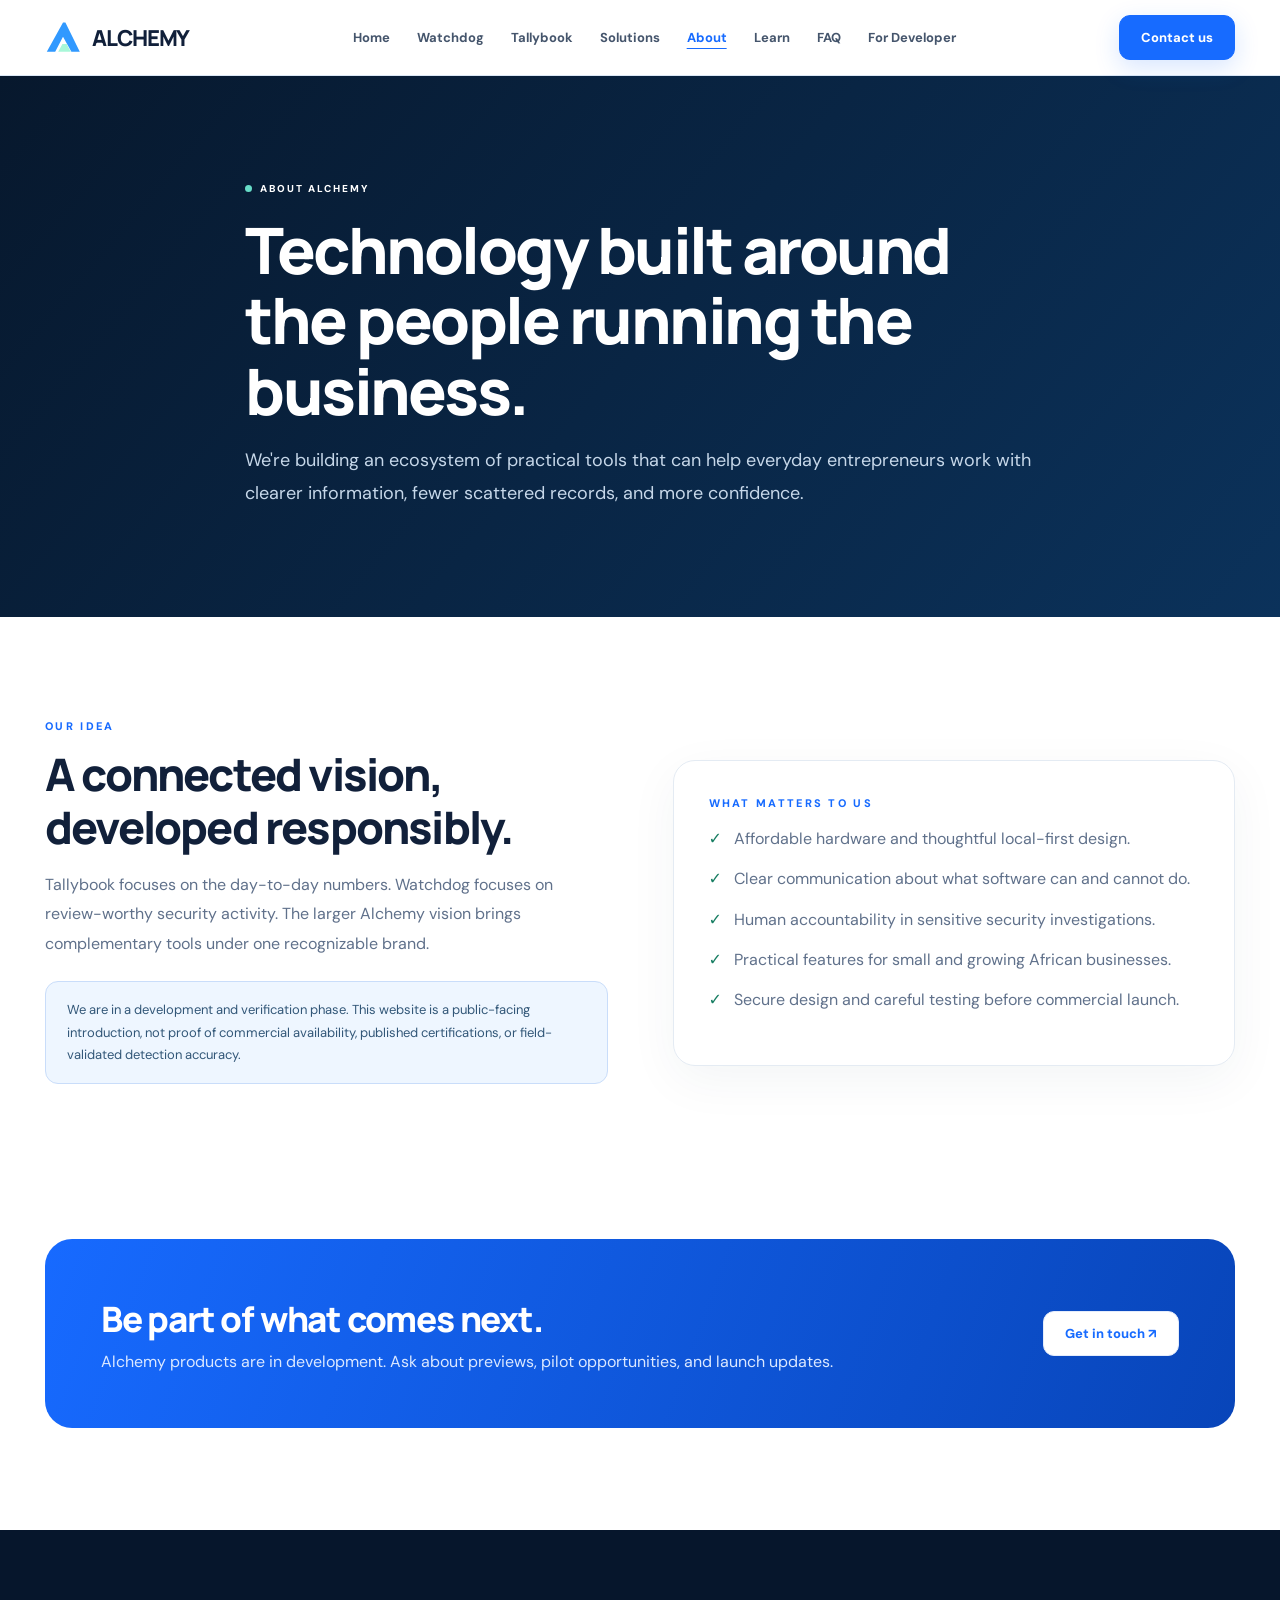
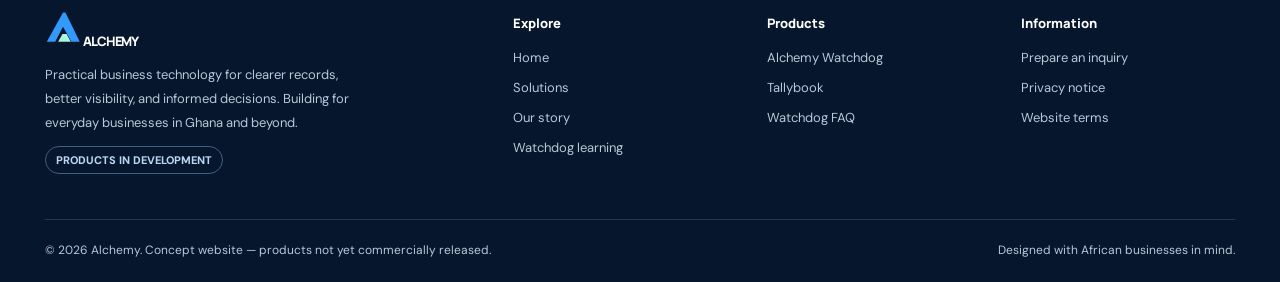
==== commit 03e9ef33: "Add For Developer section with complete Watchdog investor slide presentation" ====
--- a/about.html
+++ b/about.html
@@ -1 +1 @@
-<!doctype html><html lang="en"><head><meta charset="utf-8"><meta name="viewport" content="width=device-width,initial-scale=1"><meta name="theme-color" content="#07162b"><meta name="description" content="Learn about the Alchemy mission and its in-development Tallybook and Watchdog products."><title>About the Alchemy Ecosystem | Alchemy</title><link rel="icon" type="image/svg+xml" href="assets/favicon.svg"><link rel="stylesheet" href="assets/style.css"><meta property="og:type" content="website"><meta property="og:title" content="About the Alchemy Ecosystem | Alchemy"><meta property="og:description" content="Learn about the Alchemy mission and its in-development Tallybook and Watchdog products."><meta name="twitter:card" content="summary"><meta name="twitter:title" content="About the Alchemy Ecosystem | Alchemy"></head><body><a class="skip" href="#content">Skip to content</a><header class="header"><nav class="container nav" aria-label="Main navigation"><a href="index.html" class="brand"><img src="assets/logo.svg" alt="" width="36" height="36"> ALCHEMY</a><div class="navlinks" id="navlinks"><a href="index.html">Home</a><a href="watchdog.html">Watchdog</a><a href="tallybook.html">Tallybook</a><a href="solutions.html">Solutions</a><a href="about.html" aria-current="page" class="active">About</a><a href="learn.html">Learn</a><a href="faq.html">FAQ</a></div><div class="navcta"><a class="btn nav-contact" href="contact.html">Contact us</a><button type="button" class="menu-toggle" aria-label="Open navigation menu" aria-controls="navlinks" aria-expanded="false">☰</button></div></nav></header><main id="content"><section class="subhero"><div class="container inner"><span class="pill"><i></i> About Alchemy</span><h1>Technology built around the people running the business.</h1><p>We're building an ecosystem of practical tools that can help everyday entrepreneurs work with clearer information, fewer scattered records, and more confidence.</p></div></section><section class="section"><div class="container split"><div><p class="eyebrow">Our idea</p><h2 class="h2">A connected vision, developed responsibly.</h2><p class="lead">Tallybook focuses on the day-to-day numbers. Watchdog focuses on review-worthy security activity. The larger Alchemy vision brings complementary tools under one recognizable brand.</p><div class="note">We are in a development and verification phase. This website is a public-facing introduction, not proof of commercial availability, published certifications, or field-validated detection accuracy.</div></div><div class="form-card"><p class="eyebrow">What matters to us</p><ul class="bullet"><li>Affordable hardware and thoughtful local-first design.</li><li>Clear communication about what software can and cannot do.</li><li>Human accountability in sensitive security investigations.</li><li>Practical features for small and growing African businesses.</li><li>Secure design and careful testing before commercial launch.</li></ul></div></div></section><section class="section" style="padding-top:30px"><div class="container"><div class="cta-band"><div><h2>Be part of what comes next.</h2><p>Alchemy products are in development. Ask about previews, pilot opportunities, and launch updates.</p></div><a class="btn light" href="contact.html">Get in touch ↗</a></div></div></section></main><footer class="footer"><div class="container"><div class="footer-grid"><div><a href="index.html" class="brand"><img src="assets/logo.svg" alt="" width="36" height="36"> ALCHEMY</a><p>Practical business technology for clearer records, better visibility, and informed decisions. Building for everyday businesses in Ghana and beyond.</p><span class="tag">PRODUCTS IN DEVELOPMENT</span></div><div><h4>Explore</h4><a href="index.html">Home</a><a href="solutions.html">Solutions</a><a href="about.html">Our story</a><a href="learn.html">Watchdog learning</a></div><div><h4>Products</h4><a href="watchdog.html">Alchemy Watchdog</a><a href="tallybook.html">Tallybook</a><a href="faq.html">Watchdog FAQ</a></div><div><h4>Information</h4><a href="contact.html">Prepare an inquiry</a><a href="privacy.html">Privacy notice</a><a href="terms.html">Website terms</a></div></div><div class="footer-bottom"><span>© <span id="yr"></span> Alchemy. Concept website — products not yet commercially released.</span><span>Designed with African businesses in mind.</span></div></div></footer><script src="assets/app.js" defer></script></body></html>+<!doctype html><html lang="en"><head><meta charset="utf-8"><meta name="viewport" content="width=device-width,initial-scale=1"><meta name="theme-color" content="#07162b"><meta name="description" content="Learn about the Alchemy mission and its in-development Tallybook and Watchdog products."><title>About the Alchemy Ecosystem | Alchemy</title><link rel="icon" type="image/svg+xml" href="assets/favicon.svg"><link rel="stylesheet" href="assets/style.css"><meta property="og:type" content="website"><meta property="og:title" content="About the Alchemy Ecosystem | Alchemy"><meta property="og:description" content="Learn about the Alchemy mission and its in-development Tallybook and Watchdog products."><meta name="twitter:card" content="summary"><meta name="twitter:title" content="About the Alchemy Ecosystem | Alchemy"></head><body><a class="skip" href="#content">Skip to content</a><header class="header"><nav class="container nav" aria-label="Main navigation"><a href="index.html" class="brand"><img src="assets/logo.svg" alt="" width="36" height="36"> ALCHEMY</a><div class="navlinks" id="navlinks"><a href="index.html">Home</a><a href="watchdog.html">Watchdog</a><a href="tallybook.html">Tallybook</a><a href="solutions.html">Solutions</a><a href="about.html" aria-current="page" class="active">About</a><a href="learn.html">Learn</a><a href="faq.html">FAQ</a><a href="for-developer.html">For Developer</a></div><div class="navcta"><a class="btn nav-contact" href="contact.html">Contact us</a><button type="button" class="menu-toggle" aria-label="Open navigation menu" aria-controls="navlinks" aria-expanded="false">☰</button></div></nav></header><main id="content"><section class="subhero"><div class="container inner"><span class="pill"><i></i> About Alchemy</span><h1>Technology built around the people running the business.</h1><p>We're building an ecosystem of practical tools that can help everyday entrepreneurs work with clearer information, fewer scattered records, and more confidence.</p></div></section><section class="section"><div class="container split"><div><p class="eyebrow">Our idea</p><h2 class="h2">A connected vision, developed responsibly.</h2><p class="lead">Tallybook focuses on the day-to-day numbers. Watchdog focuses on review-worthy security activity. The larger Alchemy vision brings complementary tools under one recognizable brand.</p><div class="note">We are in a development and verification phase. This website is a public-facing introduction, not proof of commercial availability, published certifications, or field-validated detection accuracy.</div></div><div class="form-card"><p class="eyebrow">What matters to us</p><ul class="bullet"><li>Affordable hardware and thoughtful local-first design.</li><li>Clear communication about what software can and cannot do.</li><li>Human accountability in sensitive security investigations.</li><li>Practical features for small and growing African businesses.</li><li>Secure design and careful testing before commercial launch.</li></ul></div></div></section><section class="section" style="padding-top:30px"><div class="container"><div class="cta-band"><div><h2>Be part of what comes next.</h2><p>Alchemy products are in development. Ask about previews, pilot opportunities, and launch updates.</p></div><a class="btn light" href="contact.html">Get in touch ↗</a></div></div></section></main><footer class="footer"><div class="container"><div class="footer-grid"><div><a href="index.html" class="brand"><img src="assets/logo.svg" alt="" width="36" height="36"> ALCHEMY</a><p>Practical business technology for clearer records, better visibility, and informed decisions. Building for everyday businesses in Ghana and beyond.</p><span class="tag">PRODUCTS IN DEVELOPMENT</span></div><div><h4>Explore</h4><a href="index.html">Home</a><a href="solutions.html">Solutions</a><a href="about.html">Our story</a><a href="learn.html">Watchdog learning</a></div><div><h4>Products</h4><a href="watchdog.html">Alchemy Watchdog</a><a href="tallybook.html">Tallybook</a><a href="faq.html">Watchdog FAQ</a></div><div><h4>Information</h4><a href="contact.html">Prepare an inquiry</a><a href="privacy.html">Privacy notice</a><a href="terms.html">Website terms</a></div></div><div class="footer-bottom"><span>© <span id="yr"></span> Alchemy. Concept website — products not yet commercially released.</span><span>Designed with African businesses in mind.</span></div></div></footer><script src="assets/app.js" defer></script></body></html>
--- a/assets/style.css
+++ b/assets/style.css
@@ -1370,3 +1370,137 @@
      transform: none !important;
   }
 }
+
+/* JavaScript enhancement is opt-in: no-JS users can navigate but never submit personal data. */
+#interest-form { display: none; }
+.js #interest-form { display: block; }
+.nojs-note { padding: 18px 22px; margin: 15px 0; border: 1px solid #9bb6ce; border-radius: 12px; background: #eef5fb; color: #173e60; font-weight: 600; }
+.js .nojs-note { display: none; }
+@media (max-width: 980px) {
+  .menu-toggle { display: none; }
+  .js .menu-toggle { display: block; }
+  .navlinks { display: flex; }
+  .js .navlinks { display: none; }
+  .js .navlinks.open { display: flex; }
+}
+
+
+/* Alchemy Learning Center: cohesive original 7-image training interface. */
+.academy-page{--academy-navy:#07162b;--academy-teal:#167d61;--academy-blue:#176bff;background:#fff;}
+.academy-page [hidden]{display:none!important;}
+.academy-hero{background:radial-gradient(ellipse at 85% 30%,#183f67 0%,transparent 52%),linear-gradient(115deg,#07162b,#0a2341 74%,#104064);color:#fff;overflow:hidden;}
+.academy-hero-grid{display:grid;grid-template-columns:minmax(0,1.05fr) minmax(0,.95fr);align-items:center;gap:52px;padding:82px 0 86px;}
+.academy-pill{display:inline-flex;align-items:center;gap:10px;background:rgba(255,255,255,.09);border:1px solid #6686a8;border-radius:100px;padding:10px 15px;letter-spacing:.13em;font-size:11px;font-weight:800;}
+.academy-pill span{color:#70e2ba;font-size:12px;}
+.academy-hero h1{font:800 clamp(44px,5vw,73px)/1.07 Manrope,system-ui,sans-serif;letter-spacing:-.048em;margin:26px 0 24px;}
+.academy-hero h1 em{font-style:normal;color:#81cfef;}
+.academy-hero-lead{font-size:18px;line-height:1.75;color:#d7e7f5;max-width:620px;}
+.academy-hero-actions{display:flex;gap:13px;align-items:center;flex-wrap:wrap;margin-top:31px;}
+.academy-primary-cta,.academy-continue{display:inline-flex;align-items:center;justify-content:center;gap:14px;padding:15px 21px;border-radius:12px;font-weight:800;font-size:14px;min-height:51px;transition:background .2s,transform .2s;}
+.academy-primary-cta{background:#2779fa;color:#fff;border:1px solid #7caefa;}
+.academy-primary-cta:hover{background:#135bc8;transform:translateY(-2px);}
+.academy-continue{background:transparent;color:#fff;border:1px solid #8ea9c6;cursor:pointer;}
+.academy-continue:hover{background:#ffffff17;}
+.academy-hero-facts{display:flex;gap:20px;flex-wrap:wrap;margin-top:38px;color:#c0dbeb;font-size:12px;font-weight:700;}
+.academy-hero-art{position:relative;min-width:0;}
+.academy-hero-art img{display:block;width:100%;height:auto;filter:drop-shadow(0 26px 30px #02091655);}
+.academy-hero-art p{font-size:11px;color:#bad1e6;text-align:center;margin:8px 0 0;}
+.academy-intro{background:#f6f9fd;padding:82px 0 88px;}
+.academy-intro-heading{display:flex;align-items:end;justify-content:space-between;gap:30px;margin-bottom:32px;}
+.academy-eyebrow{color:#246ca8;letter-spacing:.13em;font-size:11px;font-weight:800;margin:0 0 12px;}
+.academy-intro h2,.academy-classroom-heading h2,.academy-outro h2{font:800 clamp(28px,3.1vw,42px)/1.18 Manrope,system-ui,sans-serif;letter-spacing:-.035em;margin:0 0 13px;}
+.academy-intro-heading p:not(.academy-eyebrow),.academy-classroom-heading p:not(.academy-eyebrow){font-size:16px;line-height:1.7;color:#50647b;margin:0;}
+.academy-total{background:#fff;border:1px solid #d8e4ef;border-radius:18px;padding:20px 23px;min-width:250px;box-shadow:0 8px 20px #1e456008;}
+.academy-total strong{display:block;font-size:15px;margin-bottom:11px;color:#12304c;}
+.academy-total progress{display:block;width:100%;height:10px;accent-color:#168367;}
+.academy-total small{display:block;color:#4d647d;margin-top:10px;}
+.academy-module-grid{display:grid;grid-template-columns:repeat(3,minmax(0,1fr));gap:23px;}
+.academy-module{display:block;background:#fff;border:1px solid #dae6f0;border-radius:20px;overflow:hidden;box-shadow:0 13px 29px #1434530c;transition:transform .2s,box-shadow .2s,border-color .2s;min-width:0;}
+.academy-module:hover{transform:translateY(-5px);box-shadow:0 20px 38px #14345324;border-color:#94b8e2;}
+.academy-module[data-active="true"]{border-color:#176bff;box-shadow:0 0 0 2px #176bff24,0 16px 30px #14345312;}
+.academy-module-image{background:#eaf1f9;aspect-ratio:720/440;overflow:hidden;}
+.academy-module-image img{width:100%;height:100%;object-fit:cover;display:block;}
+.academy-module-body{padding:23px 24px 22px;}
+.academy-module-meta{display:flex;justify-content:space-between;align-items:center;gap:10px;color:#2365a0;font-size:11px;font-weight:800;letter-spacing:.07em;}
+.academy-module-meta span:last-child{color:#5b7186;letter-spacing:normal;}
+.academy-module h3{font:800 20px/1.35 Manrope,system-ui,sans-serif;letter-spacing:-.02em;margin:15px 0 8px;}
+.academy-module p{font-size:13px;line-height:1.6;color:#51687e;margin:0;min-height:42px;}
+.academy-module-foot{display:flex;align-items:center;justify-content:space-between;margin-top:18px;gap:12px;border-top:1px solid #e4edf5;padding-top:14px;font-weight:800;font-size:12px;}
+.academy-module-status{color:#35657d;}
+.academy-module-status.is-complete,.academy-completion-badge.is-complete{color:#11694e;}
+.academy-module-arrow{display:grid;place-items:center;background:#e7f0fc;color:#176bff;border-radius:100%;width:29px;height:29px;font-size:18px;}
+.academy-classroom{padding:82px 0 95px;background:#fff;}
+.academy-classroom-heading{max-width:720px;margin-bottom:36px;}
+.academy-classroom-grid{display:grid;grid-template-columns:minmax(235px,275px) minmax(0,1fr);gap:29px;align-items:start;}
+.academy-sidebar{position:sticky;top:95px;background:#f4f8fd;border:1px solid #dbe7f3;border-radius:20px;padding:25px 17px;}
+.academy-sidebar h3{font:800 19px Manrope,system-ui,sans-serif;margin:0 9px 8px;}
+.academy-sidebar>p{font-size:13px;color:#536b81;margin:0 9px 19px;}
+.academy-sidebar-list{margin:0;padding:0;list-style:none;}
+.academy-sidebar-list li{margin:4px 0;}
+.academy-sidebar-list a{display:flex;align-items:center;gap:12px;padding:12px 11px;border-radius:11px;font-weight:700;font-size:13px;line-height:1.45;color:#214060;}
+.academy-sidebar-list a:hover,.academy-sidebar-list a[aria-current="step"]{background:#dfeefe;color:#0d4c8e;}
+.academy-sidebar-num{flex:0 0 29px;width:29px;height:29px;display:grid;place-items:center;border-radius:100%;background:#e1ebf5;font-size:12px;}
+.academy-sidebar-list a[aria-current="step"] .academy-sidebar-num{background:#176bff;color:#fff;}
+.academy-sidebar-footer{border-top:1px solid #dbe7f3;margin:20px 8px 0;padding-top:17px;}
+.academy-sidebar-footer p{font-size:11px;line-height:1.65;color:#51677e;margin:14px 0 0;}
+.academy-lesson-stack{min-width:0;}
+.academy-lesson{border:1px solid #dce7f2;border-radius:23px;box-shadow:0 12px 34px #133b560b;padding:clamp(24px,3.6vw,43px);scroll-margin-top:94px;margin-bottom:24px;}
+.academy-lesson-head{display:grid;grid-template-columns:minmax(0,1fr) minmax(170px,.72fr);gap:25px;align-items:center;}
+.academy-lesson-head img{display:block;width:100%;height:auto;border-radius:14px;border:1px solid #d4e6f2;}
+.academy-lesson h2{font:800 clamp(25px,2.6vw,35px)/1.18 Manrope,system-ui,sans-serif;letter-spacing:-.038em;margin:0 0 17px;}
+.academy-completion-badge{display:inline-block;letter-spacing:normal;margin-left:8px;color:#4f6d87;}
+.academy-lesson-lead{font-size:15px;line-height:1.8;color:#4b6179;margin:0;}
+.academy-learning-objective{background:#eaf5fc;border-left:4px solid #176bff;border-radius:12px;padding:20px 23px;margin-top:30px;}
+.academy-learning-objective strong{display:block;font-size:15px;color:#0b467f;margin-bottom:8px;}
+.academy-learning-objective p{margin:0;color:#38546d;font-size:14px;line-height:1.7;}
+.academy-steps-title{font:800 22px Manrope,system-ui,sans-serif;margin:32px 0 21px;}
+.academy-actions{padding:0;margin:0;list-style:none;}
+.academy-actions li{display:flex;align-items:start;gap:16px;margin:18px 0;}
+.academy-step-number{flex:0 0 34px;height:34px;border-radius:100%;display:grid;place-items:center;background:#e8f0fb;color:#115bab;font-weight:800;}
+.academy-actions strong{font-size:15px;display:block;color:#203c59;margin-bottom:5px;}
+.academy-actions p{font-size:14px;line-height:1.7;color:#50677b;margin:0;}
+.academy-insight{display:flex;align-items:start;gap:13px;border-radius:15px;padding:19px;background:#eff8f2;border:1px solid #cee7d7;margin:30px 0;}
+.academy-insight>span{color:#187b5b;font-size:23px;}
+.academy-insight strong{color:#146047;}
+.academy-insight p{color:#365e4d;margin:6px 0 0;line-height:1.65;font-size:13px;}
+.academy-quiz{border:1px solid #d5e2ef;border-radius:17px;padding:25px;margin-top:30px;background:#fbfdff;}
+.academy-quiz-head{display:flex;gap:15px;align-items:center;margin-bottom:19px;}
+.academy-quiz-head .academy-eyebrow{margin-bottom:3px;}
+.academy-quiz-head h3{font:800 20px Manrope,system-ui,sans-serif;margin:0;}
+.academy-quiz-icon{display:grid;place-items:center;width:44px;height:44px;flex:0 0 44px;border-radius:13px;background:#e2efff;color:#176bff;font-size:23px;font-weight:800;}
+.academy-quiz fieldset{margin:0;padding:0;border:0;min-width:0;}
+.academy-quiz legend{font-weight:800;font-size:15px;line-height:1.5;margin-bottom:14px;padding:0;}
+.academy-option{display:flex;align-items:center;gap:12px;padding:14px 15px;border-radius:12px;border:1px solid #cbdced;background:#fff;cursor:pointer;margin:10px 0;color:#263e57;font-size:14px;line-height:1.55;}
+.academy-option:hover,.academy-option:focus-within{border-color:#176bff;background:#f0f6ff;}
+.academy-option:has(input:checked){border:2px solid #176bff;background:#eaf3ff;padding:13px 14px;}
+.academy-option input{accent-color:#176bff;width:19px;height:19px;flex:0 0 19px;}
+.academy-answer{margin-top:13px;}
+.academy-quiz .quiz-result{min-height:24px;color:#24547b;line-height:1.65;font-size:13px;font-weight:700;margin:14px 0 0;}
+.academy-quiz .quiz-result[data-result="correct"]{color:#126546;}
+.academy-quiz .quiz-result[data-result="incorrect"]{color:#875222;}
+.academy-lesson-controls{display:flex;gap:12px;justify-content:space-between;flex-wrap:wrap;margin-top:29px;}
+.academy-control{display:inline-flex;justify-content:center;align-items:center;min-height:46px;padding:12px 18px;border-radius:11px;color:#fff;background:#176bff;border:1px solid #176bff;font:800 13px 'DM Sans',system-ui,sans-serif;cursor:pointer;}
+.academy-control:hover{background:#124aa3;}
+.academy-control.secondary{background:#fff;color:#164d81;border-color:#bbd0e5;}
+.academy-control.secondary:hover{background:#eaf3ff;}
+.academy-course-end{padding:26px;background:#ebf8f0;border:1px solid #b3dcc7;border-radius:18px;margin-top:18px;}
+.academy-course-end strong{font:800 23px Manrope,system-ui,sans-serif;color:#146347;}
+.academy-course-end p{color:#35634d;line-height:1.6;}
+.academy-outro{background:#07162b;color:#fff;padding:61px 0;}
+.academy-outro-grid{display:grid;grid-template-columns:minmax(0,1fr) auto;align-items:center;gap:30px;}
+.academy-outro .academy-eyebrow{color:#90d8cf;}
+.academy-outro p:not(.academy-eyebrow){max-width:660px;color:#c3d4e7;line-height:1.75;margin:0;}
+.academy-outro-link{display:block;margin-top:19px;color:#cfe3f8;text-decoration:underline;text-align:center;font-size:13px;font-weight:700;}
+@media(max-width:1080px){.academy-hero-grid{grid-template-columns:1fr 1fr;gap:24px}.academy-module-grid{gap:15px}.academy-module-body{padding:19px}.academy-module h3{font-size:18px}.academy-classroom-grid{grid-template-columns:225px minmax(0,1fr);gap:17px}.academy-sidebar{padding:18px 10px}}
+@media(max-width:850px){.academy-hero-grid{grid-template-columns:1fr;padding:64px 0}.academy-hero-art{max-width:580px}.academy-intro-heading{align-items:stretch;flex-direction:column}.academy-total{width:100%;min-width:0}.academy-module-grid{grid-template-columns:repeat(2,minmax(0,1fr))}.academy-classroom-grid{grid-template-columns:1fr}.academy-sidebar{position:static}.academy-sidebar-list{display:grid;grid-template-columns:repeat(2,minmax(0,1fr));gap:5px}.academy-lesson-head{grid-template-columns:minmax(0,1fr) minmax(170px,.65fr)}}
+@media(max-width:600px){.academy-hero-grid{padding:52px 0 59px}.academy-hero h1{font-size:clamp(39px,10vw,53px)}.academy-hero-lead{font-size:15px}.academy-hero-facts{gap:13px;font-size:11px}.academy-intro,.academy-classroom{padding:55px 0}.academy-module-grid{grid-template-columns:1fr;gap:16px}.academy-module-image{aspect-ratio:720/330}.academy-module-image img{object-fit:cover}.academy-module-body{padding:20px}.academy-module p{min-height:0}.academy-sidebar-list{grid-template-columns:1fr}.academy-lesson{padding:19px;border-radius:16px}.academy-lesson-head{grid-template-columns:1fr}.academy-lesson-head img{max-width:100%;height:auto}.academy-quiz{padding:16px}.academy-lesson-controls{gap:9px}.academy-lesson-controls>*{flex:1 1 100%}.academy-outro-grid{grid-template-columns:1fr}.academy-hero-actions>*{flex:1 1 100%}}
+@media(prefers-reduced-motion:reduce){.academy-module,.academy-primary-cta{transition:none!important}.academy-module:hover,.academy-primary-cta:hover{transform:none!important}}
+
+/* Extra primary nav item: keep navigation usable at tablet and small-desktop widths. */
+@media (min-width:761px) and (max-width:1100px) {
+  .menu-toggle { display:block; }
+  .navlinks { display:none; position:absolute; left:0; right:0; top:76px; background:white; padding:22px;
+    border-bottom:1px solid var(--border); box-shadow:0 20px 30px #0c29471a; flex-direction:column; align-items:stretch; gap:20px; }
+  .navlinks.open { display:flex; }
+  .navcta .btn { display:none; }
+}
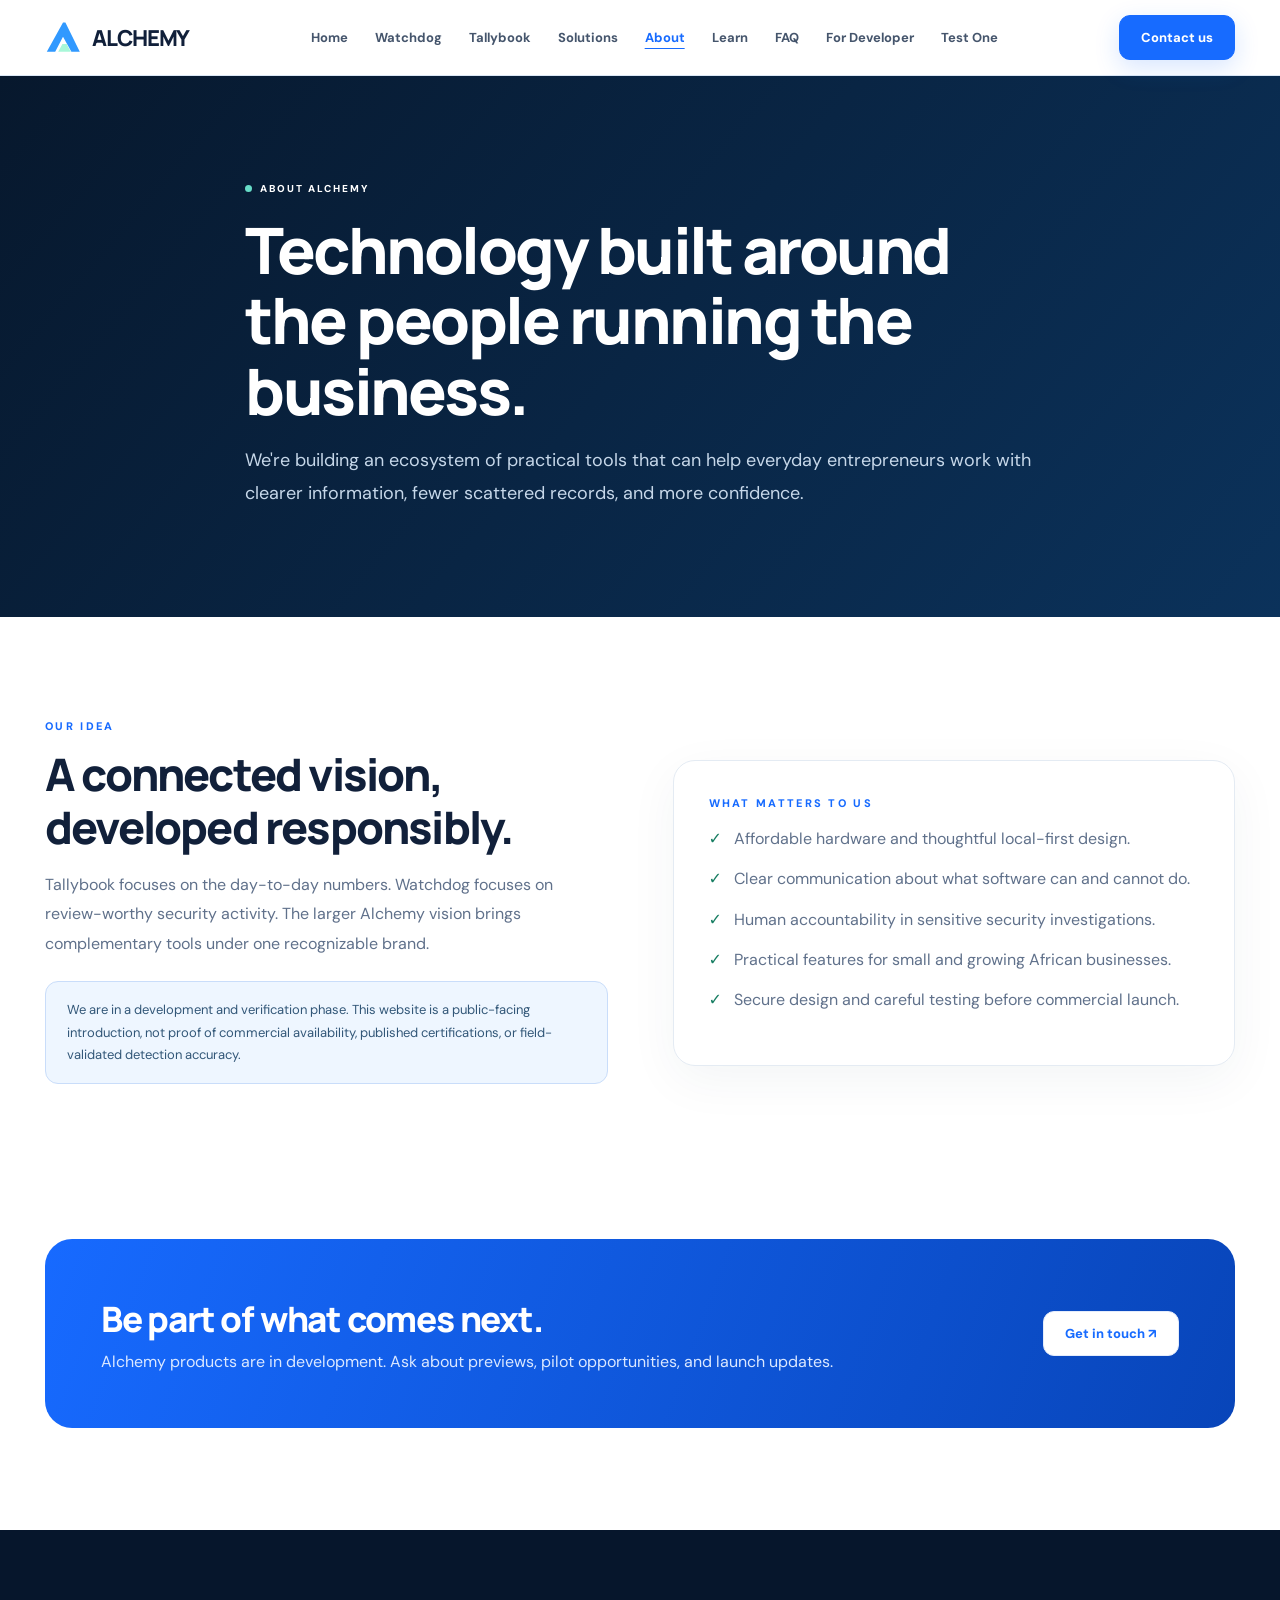
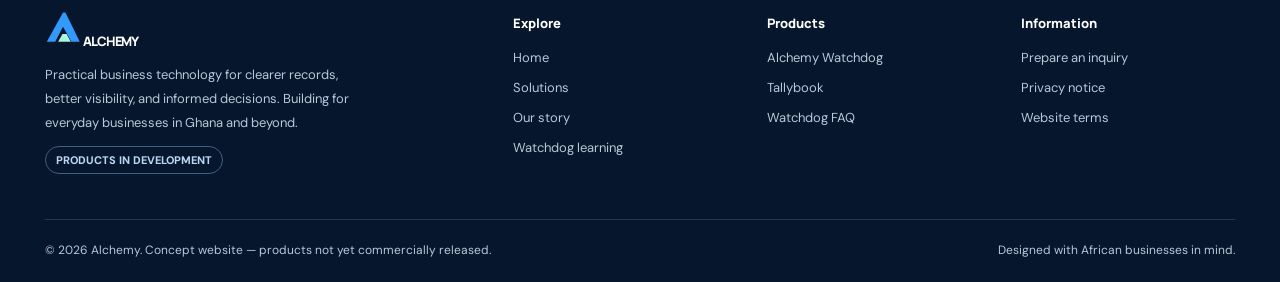
==== commit 11acc820: "Add illustrated Test One Watchdog owner testing section" ====
--- a/about.html
+++ b/about.html
@@ -1 +1 @@
-<!doctype html><html lang="en"><head><meta charset="utf-8"><meta name="viewport" content="width=device-width,initial-scale=1"><meta name="theme-color" content="#07162b"><meta name="description" content="Learn about the Alchemy mission and its in-development Tallybook and Watchdog products."><title>About the Alchemy Ecosystem | Alchemy</title><link rel="icon" type="image/svg+xml" href="assets/favicon.svg"><link rel="stylesheet" href="assets/style.css"><meta property="og:type" content="website"><meta property="og:title" content="About the Alchemy Ecosystem | Alchemy"><meta property="og:description" content="Learn about the Alchemy mission and its in-development Tallybook and Watchdog products."><meta name="twitter:card" content="summary"><meta name="twitter:title" content="About the Alchemy Ecosystem | Alchemy"></head><body><a class="skip" href="#content">Skip to content</a><header class="header"><nav class="container nav" aria-label="Main navigation"><a href="index.html" class="brand"><img src="assets/logo.svg" alt="" width="36" height="36"> ALCHEMY</a><div class="navlinks" id="navlinks"><a href="index.html">Home</a><a href="watchdog.html">Watchdog</a><a href="tallybook.html">Tallybook</a><a href="solutions.html">Solutions</a><a href="about.html" aria-current="page" class="active">About</a><a href="learn.html">Learn</a><a href="faq.html">FAQ</a><a href="for-developer.html">For Developer</a></div><div class="navcta"><a class="btn nav-contact" href="contact.html">Contact us</a><button type="button" class="menu-toggle" aria-label="Open navigation menu" aria-controls="navlinks" aria-expanded="false">☰</button></div></nav></header><main id="content"><section class="subhero"><div class="container inner"><span class="pill"><i></i> About Alchemy</span><h1>Technology built around the people running the business.</h1><p>We're building an ecosystem of practical tools that can help everyday entrepreneurs work with clearer information, fewer scattered records, and more confidence.</p></div></section><section class="section"><div class="container split"><div><p class="eyebrow">Our idea</p><h2 class="h2">A connected vision, developed responsibly.</h2><p class="lead">Tallybook focuses on the day-to-day numbers. Watchdog focuses on review-worthy security activity. The larger Alchemy vision brings complementary tools under one recognizable brand.</p><div class="note">We are in a development and verification phase. This website is a public-facing introduction, not proof of commercial availability, published certifications, or field-validated detection accuracy.</div></div><div class="form-card"><p class="eyebrow">What matters to us</p><ul class="bullet"><li>Affordable hardware and thoughtful local-first design.</li><li>Clear communication about what software can and cannot do.</li><li>Human accountability in sensitive security investigations.</li><li>Practical features for small and growing African businesses.</li><li>Secure design and careful testing before commercial launch.</li></ul></div></div></section><section class="section" style="padding-top:30px"><div class="container"><div class="cta-band"><div><h2>Be part of what comes next.</h2><p>Alchemy products are in development. Ask about previews, pilot opportunities, and launch updates.</p></div><a class="btn light" href="contact.html">Get in touch ↗</a></div></div></section></main><footer class="footer"><div class="container"><div class="footer-grid"><div><a href="index.html" class="brand"><img src="assets/logo.svg" alt="" width="36" height="36"> ALCHEMY</a><p>Practical business technology for clearer records, better visibility, and informed decisions. Building for everyday businesses in Ghana and beyond.</p><span class="tag">PRODUCTS IN DEVELOPMENT</span></div><div><h4>Explore</h4><a href="index.html">Home</a><a href="solutions.html">Solutions</a><a href="about.html">Our story</a><a href="learn.html">Watchdog learning</a></div><div><h4>Products</h4><a href="watchdog.html">Alchemy Watchdog</a><a href="tallybook.html">Tallybook</a><a href="faq.html">Watchdog FAQ</a></div><div><h4>Information</h4><a href="contact.html">Prepare an inquiry</a><a href="privacy.html">Privacy notice</a><a href="terms.html">Website terms</a></div></div><div class="footer-bottom"><span>© <span id="yr"></span> Alchemy. Concept website — products not yet commercially released.</span><span>Designed with African businesses in mind.</span></div></div></footer><script src="assets/app.js" defer></script></body></html>+<!doctype html><html lang="en"><head><meta charset="utf-8"><meta name="viewport" content="width=device-width,initial-scale=1"><meta name="theme-color" content="#07162b"><meta name="description" content="Learn about the Alchemy mission and its in-development Tallybook and Watchdog products."><title>About the Alchemy Ecosystem | Alchemy</title><link rel="icon" type="image/svg+xml" href="assets/favicon.svg"><link rel="stylesheet" href="assets/style.css"><meta property="og:type" content="website"><meta property="og:title" content="About the Alchemy Ecosystem | Alchemy"><meta property="og:description" content="Learn about the Alchemy mission and its in-development Tallybook and Watchdog products."><meta name="twitter:card" content="summary"><meta name="twitter:title" content="About the Alchemy Ecosystem | Alchemy"></head><body><a class="skip" href="#content">Skip to content</a><header class="header"><nav class="container nav" aria-label="Main navigation"><a href="index.html" class="brand"><img src="assets/logo.svg" alt="" width="36" height="36"> ALCHEMY</a><div class="navlinks" id="navlinks"><a href="index.html">Home</a><a href="watchdog.html">Watchdog</a><a href="tallybook.html">Tallybook</a><a href="solutions.html">Solutions</a><a href="about.html" aria-current="page" class="active">About</a><a href="learn.html">Learn</a><a href="faq.html">FAQ</a><a href="for-developer.html">For Developer</a><a href="test-one/index.html">Test One</a></div><div class="navcta"><a class="btn nav-contact" href="contact.html">Contact us</a><button type="button" class="menu-toggle" aria-label="Open navigation menu" aria-controls="navlinks" aria-expanded="false">☰</button></div></nav></header><main id="content"><section class="subhero"><div class="container inner"><span class="pill"><i></i> About Alchemy</span><h1>Technology built around the people running the business.</h1><p>We're building an ecosystem of practical tools that can help everyday entrepreneurs work with clearer information, fewer scattered records, and more confidence.</p></div></section><section class="section"><div class="container split"><div><p class="eyebrow">Our idea</p><h2 class="h2">A connected vision, developed responsibly.</h2><p class="lead">Tallybook focuses on the day-to-day numbers. Watchdog focuses on review-worthy security activity. The larger Alchemy vision brings complementary tools under one recognizable brand.</p><div class="note">We are in a development and verification phase. This website is a public-facing introduction, not proof of commercial availability, published certifications, or field-validated detection accuracy.</div></div><div class="form-card"><p class="eyebrow">What matters to us</p><ul class="bullet"><li>Affordable hardware and thoughtful local-first design.</li><li>Clear communication about what software can and cannot do.</li><li>Human accountability in sensitive security investigations.</li><li>Practical features for small and growing African businesses.</li><li>Secure design and careful testing before commercial launch.</li></ul></div></div></section><section class="section" style="padding-top:30px"><div class="container"><div class="cta-band"><div><h2>Be part of what comes next.</h2><p>Alchemy products are in development. Ask about previews, pilot opportunities, and launch updates.</p></div><a class="btn light" href="contact.html">Get in touch ↗</a></div></div></section></main><footer class="footer"><div class="container"><div class="footer-grid"><div><a href="index.html" class="brand"><img src="assets/logo.svg" alt="" width="36" height="36"> ALCHEMY</a><p>Practical business technology for clearer records, better visibility, and informed decisions. Building for everyday businesses in Ghana and beyond.</p><span class="tag">PRODUCTS IN DEVELOPMENT</span></div><div><h4>Explore</h4><a href="index.html">Home</a><a href="solutions.html">Solutions</a><a href="about.html">Our story</a><a href="learn.html">Watchdog learning</a></div><div><h4>Products</h4><a href="watchdog.html">Alchemy Watchdog</a><a href="tallybook.html">Tallybook</a><a href="faq.html">Watchdog FAQ</a></div><div><h4>Information</h4><a href="contact.html">Prepare an inquiry</a><a href="privacy.html">Privacy notice</a><a href="terms.html">Website terms</a></div></div><div class="footer-bottom"><span>© <span id="yr"></span> Alchemy. Concept website — products not yet commercially released.</span><span>Designed with African businesses in mind.</span></div></div></footer><script src="assets/app.js" defer></script></body></html>
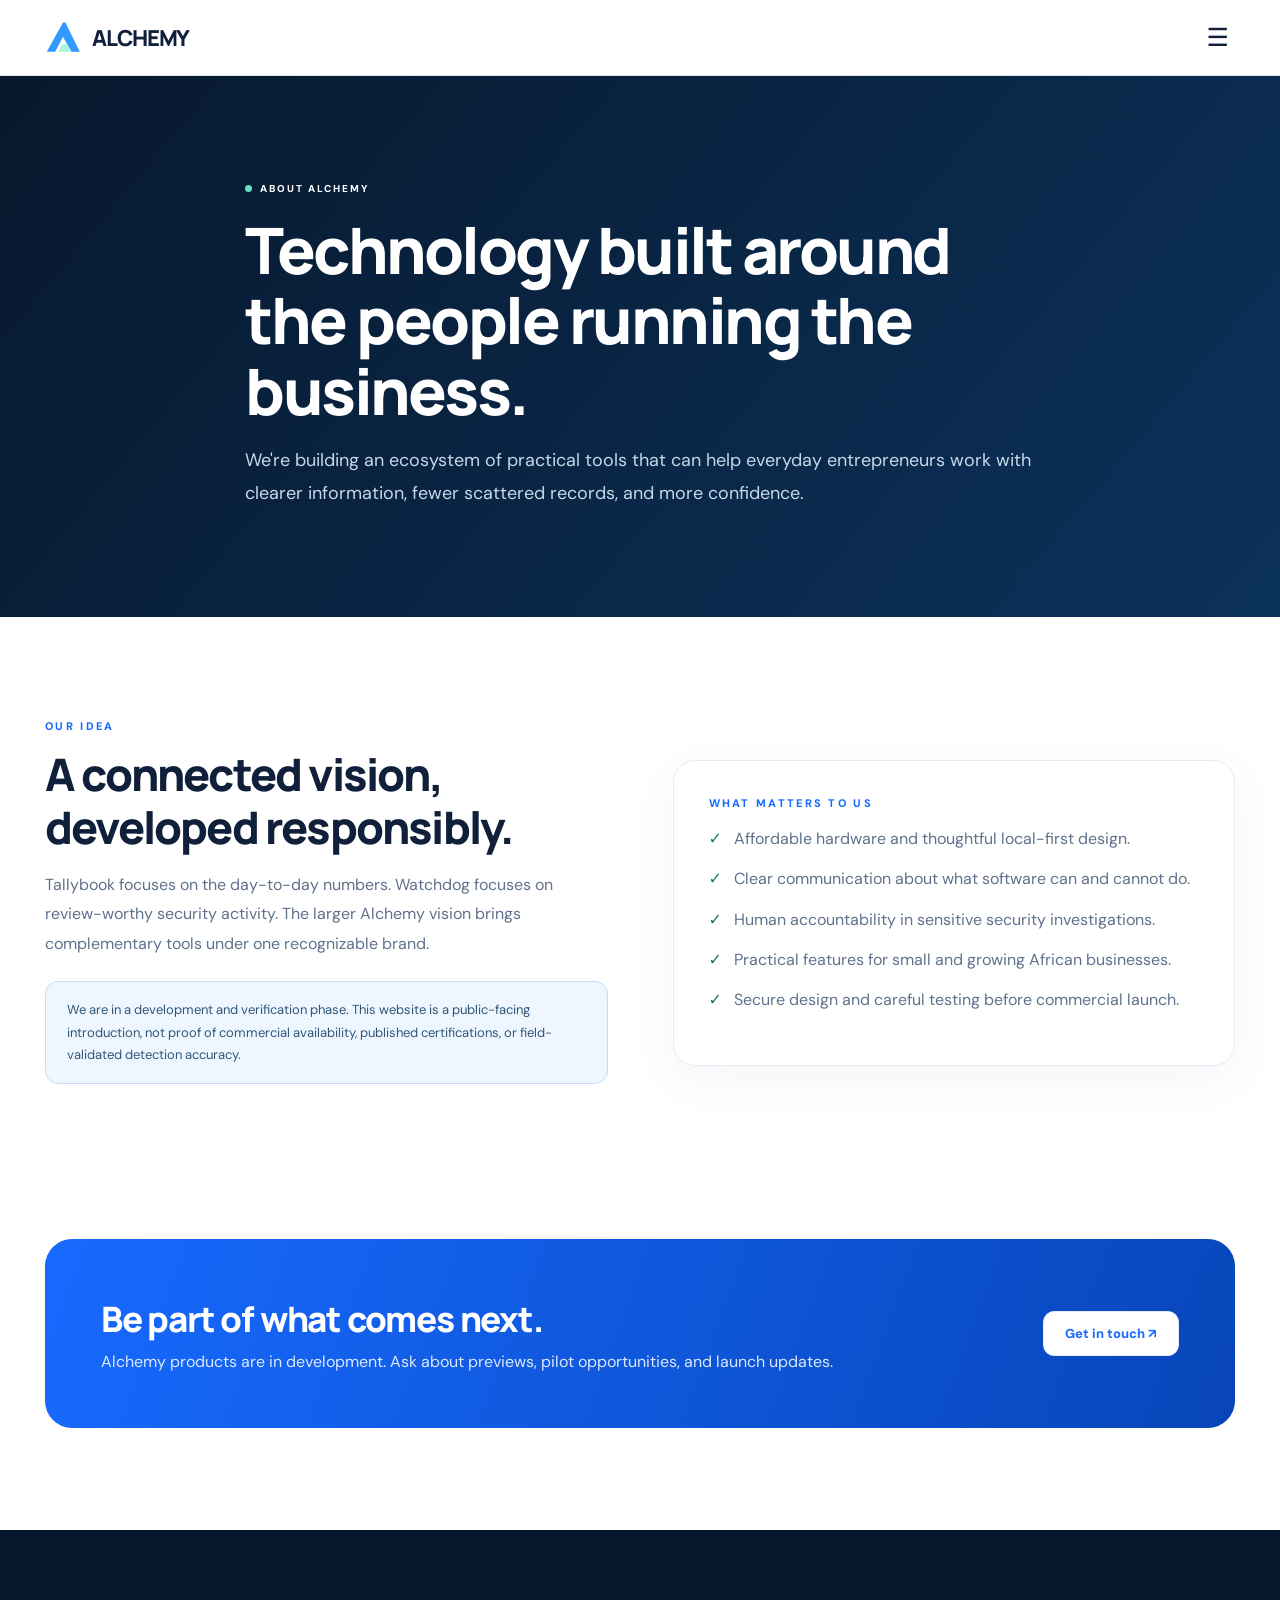
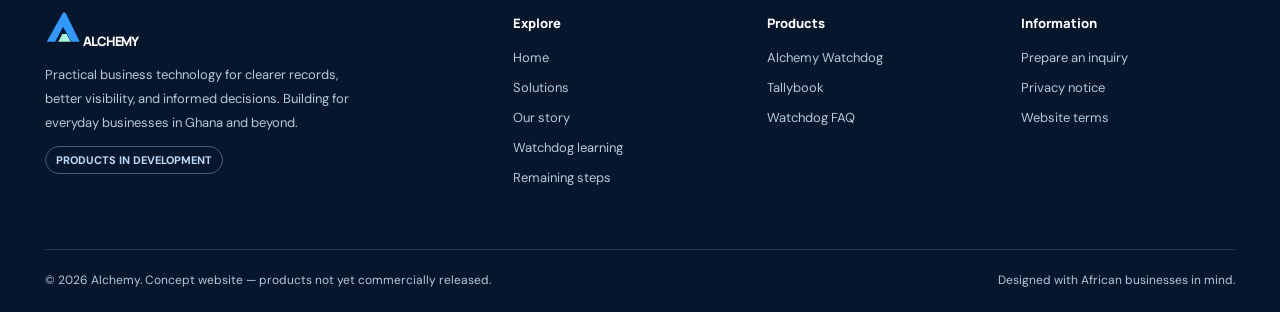
==== commit a2247b17: "Add Alchemy owner Remaining Steps page, navigation, and checks" ====
--- a/about.html
+++ b/about.html
@@ -1 +1 @@
-<!doctype html><html lang="en"><head><meta charset="utf-8"><meta name="viewport" content="width=device-width,initial-scale=1"><meta name="theme-color" content="#07162b"><meta name="description" content="Learn about the Alchemy mission and its in-development Tallybook and Watchdog products."><title>About the Alchemy Ecosystem | Alchemy</title><link rel="icon" type="image/svg+xml" href="assets/favicon.svg"><link rel="stylesheet" href="assets/style.css"><meta property="og:type" content="website"><meta property="og:title" content="About the Alchemy Ecosystem | Alchemy"><meta property="og:description" content="Learn about the Alchemy mission and its in-development Tallybook and Watchdog products."><meta name="twitter:card" content="summary"><meta name="twitter:title" content="About the Alchemy Ecosystem | Alchemy"></head><body><a class="skip" href="#content">Skip to content</a><header class="header"><nav class="container nav" aria-label="Main navigation"><a href="index.html" class="brand"><img src="assets/logo.svg" alt="" width="36" height="36"> ALCHEMY</a><div class="navlinks" id="navlinks"><a href="index.html">Home</a><a href="watchdog.html">Watchdog</a><a href="tallybook.html">Tallybook</a><a href="solutions.html">Solutions</a><a href="about.html" aria-current="page" class="active">About</a><a href="learn.html">Learn</a><a href="faq.html">FAQ</a><a href="for-developer.html">For Developer</a><a href="test-one/index.html">Test One</a></div><div class="navcta"><a class="btn nav-contact" href="contact.html">Contact us</a><button type="button" class="menu-toggle" aria-label="Open navigation menu" aria-controls="navlinks" aria-expanded="false">☰</button></div></nav></header><main id="content"><section class="subhero"><div class="container inner"><span class="pill"><i></i> About Alchemy</span><h1>Technology built around the people running the business.</h1><p>We're building an ecosystem of practical tools that can help everyday entrepreneurs work with clearer information, fewer scattered records, and more confidence.</p></div></section><section class="section"><div class="container split"><div><p class="eyebrow">Our idea</p><h2 class="h2">A connected vision, developed responsibly.</h2><p class="lead">Tallybook focuses on the day-to-day numbers. Watchdog focuses on review-worthy security activity. The larger Alchemy vision brings complementary tools under one recognizable brand.</p><div class="note">We are in a development and verification phase. This website is a public-facing introduction, not proof of commercial availability, published certifications, or field-validated detection accuracy.</div></div><div class="form-card"><p class="eyebrow">What matters to us</p><ul class="bullet"><li>Affordable hardware and thoughtful local-first design.</li><li>Clear communication about what software can and cannot do.</li><li>Human accountability in sensitive security investigations.</li><li>Practical features for small and growing African businesses.</li><li>Secure design and careful testing before commercial launch.</li></ul></div></div></section><section class="section" style="padding-top:30px"><div class="container"><div class="cta-band"><div><h2>Be part of what comes next.</h2><p>Alchemy products are in development. Ask about previews, pilot opportunities, and launch updates.</p></div><a class="btn light" href="contact.html">Get in touch ↗</a></div></div></section></main><footer class="footer"><div class="container"><div class="footer-grid"><div><a href="index.html" class="brand"><img src="assets/logo.svg" alt="" width="36" height="36"> ALCHEMY</a><p>Practical business technology for clearer records, better visibility, and informed decisions. Building for everyday businesses in Ghana and beyond.</p><span class="tag">PRODUCTS IN DEVELOPMENT</span></div><div><h4>Explore</h4><a href="index.html">Home</a><a href="solutions.html">Solutions</a><a href="about.html">Our story</a><a href="learn.html">Watchdog learning</a></div><div><h4>Products</h4><a href="watchdog.html">Alchemy Watchdog</a><a href="tallybook.html">Tallybook</a><a href="faq.html">Watchdog FAQ</a></div><div><h4>Information</h4><a href="contact.html">Prepare an inquiry</a><a href="privacy.html">Privacy notice</a><a href="terms.html">Website terms</a></div></div><div class="footer-bottom"><span>© <span id="yr"></span> Alchemy. Concept website — products not yet commercially released.</span><span>Designed with African businesses in mind.</span></div></div></footer><script src="assets/app.js" defer></script></body></html>+<!doctype html><html lang="en"><head><meta charset="utf-8"><meta name="viewport" content="width=device-width,initial-scale=1"><meta name="theme-color" content="#07162b"><meta name="description" content="Learn about the Alchemy mission and its in-development Tallybook and Watchdog products."><title>About the Alchemy Ecosystem | Alchemy</title><link rel="icon" type="image/svg+xml" href="assets/favicon.svg"><link rel="stylesheet" href="assets/style.css"><meta property="og:type" content="website"><meta property="og:title" content="About the Alchemy Ecosystem | Alchemy"><meta property="og:description" content="Learn about the Alchemy mission and its in-development Tallybook and Watchdog products."><meta name="twitter:card" content="summary"><meta name="twitter:title" content="About the Alchemy Ecosystem | Alchemy"></head><body><a class="skip" href="#content">Skip to content</a><header class="header"><nav class="container nav" aria-label="Main navigation"><a href="index.html" class="brand"><img src="assets/logo.svg" alt="" width="36" height="36"> ALCHEMY</a><div class="navlinks" id="navlinks"><a href="index.html">Home</a><a href="watchdog.html">Watchdog</a><a href="tallybook.html">Tallybook</a><a href="solutions.html">Solutions</a><a href="about.html" aria-current="page" class="active">About</a><a href="learn.html">Learn</a><a href="faq.html">FAQ</a><a href="for-developer.html">For Developer</a><a href="test-one/index.html">Test One</a><a href="remaining-steps.html">Remaining Steps</a></div><div class="navcta"><a class="btn nav-contact" href="contact.html">Contact us</a><button type="button" class="menu-toggle" aria-label="Open navigation menu" aria-controls="navlinks" aria-expanded="false">☰</button></div></nav></header><main id="content"><section class="subhero"><div class="container inner"><span class="pill"><i></i> About Alchemy</span><h1>Technology built around the people running the business.</h1><p>We're building an ecosystem of practical tools that can help everyday entrepreneurs work with clearer information, fewer scattered records, and more confidence.</p></div></section><section class="section"><div class="container split"><div><p class="eyebrow">Our idea</p><h2 class="h2">A connected vision, developed responsibly.</h2><p class="lead">Tallybook focuses on the day-to-day numbers. Watchdog focuses on review-worthy security activity. The larger Alchemy vision brings complementary tools under one recognizable brand.</p><div class="note">We are in a development and verification phase. This website is a public-facing introduction, not proof of commercial availability, published certifications, or field-validated detection accuracy.</div></div><div class="form-card"><p class="eyebrow">What matters to us</p><ul class="bullet"><li>Affordable hardware and thoughtful local-first design.</li><li>Clear communication about what software can and cannot do.</li><li>Human accountability in sensitive security investigations.</li><li>Practical features for small and growing African businesses.</li><li>Secure design and careful testing before commercial launch.</li></ul></div></div></section><section class="section" style="padding-top:30px"><div class="container"><div class="cta-band"><div><h2>Be part of what comes next.</h2><p>Alchemy products are in development. Ask about previews, pilot opportunities, and launch updates.</p></div><a class="btn light" href="contact.html">Get in touch ↗</a></div></div></section></main><footer class="footer"><div class="container"><div class="footer-grid"><div><a href="index.html" class="brand"><img src="assets/logo.svg" alt="" width="36" height="36"> ALCHEMY</a><p>Practical business technology for clearer records, better visibility, and informed decisions. Building for everyday businesses in Ghana and beyond.</p><span class="tag">PRODUCTS IN DEVELOPMENT</span></div><div><h4>Explore</h4><a href="index.html">Home</a><a href="solutions.html">Solutions</a><a href="about.html">Our story</a><a href="learn.html">Watchdog learning</a><a href="remaining-steps.html">Remaining steps</a></div><div><h4>Products</h4><a href="watchdog.html">Alchemy Watchdog</a><a href="tallybook.html">Tallybook</a><a href="faq.html">Watchdog FAQ</a></div><div><h4>Information</h4><a href="contact.html">Prepare an inquiry</a><a href="privacy.html">Privacy notice</a><a href="terms.html">Website terms</a></div></div><div class="footer-bottom"><span>© <span id="yr"></span> Alchemy. Concept website — products not yet commercially released.</span><span>Designed with African businesses in mind.</span></div></div></footer><script src="assets/app.js" defer></script></body></html>
--- a/assets/style.css
+++ b/assets/style.css
@@ -1497,7 +1497,7 @@
 @media(prefers-reduced-motion:reduce){.academy-module,.academy-primary-cta{transition:none!important}.academy-module:hover,.academy-primary-cta:hover{transform:none!important}}
 
 /* Extra primary nav item: keep navigation usable at tablet and small-desktop widths. */
-@media (min-width:761px) and (max-width:1100px) {
+@media (min-width:761px) and (max-width:1360px) {
   .menu-toggle { display:block; }
   .navlinks { display:none; position:absolute; left:0; right:0; top:76px; background:white; padding:22px;
     border-bottom:1px solid var(--border); box-shadow:0 20px 30px #0c29471a; flex-direction:column; align-items:stretch; gap:20px; }
